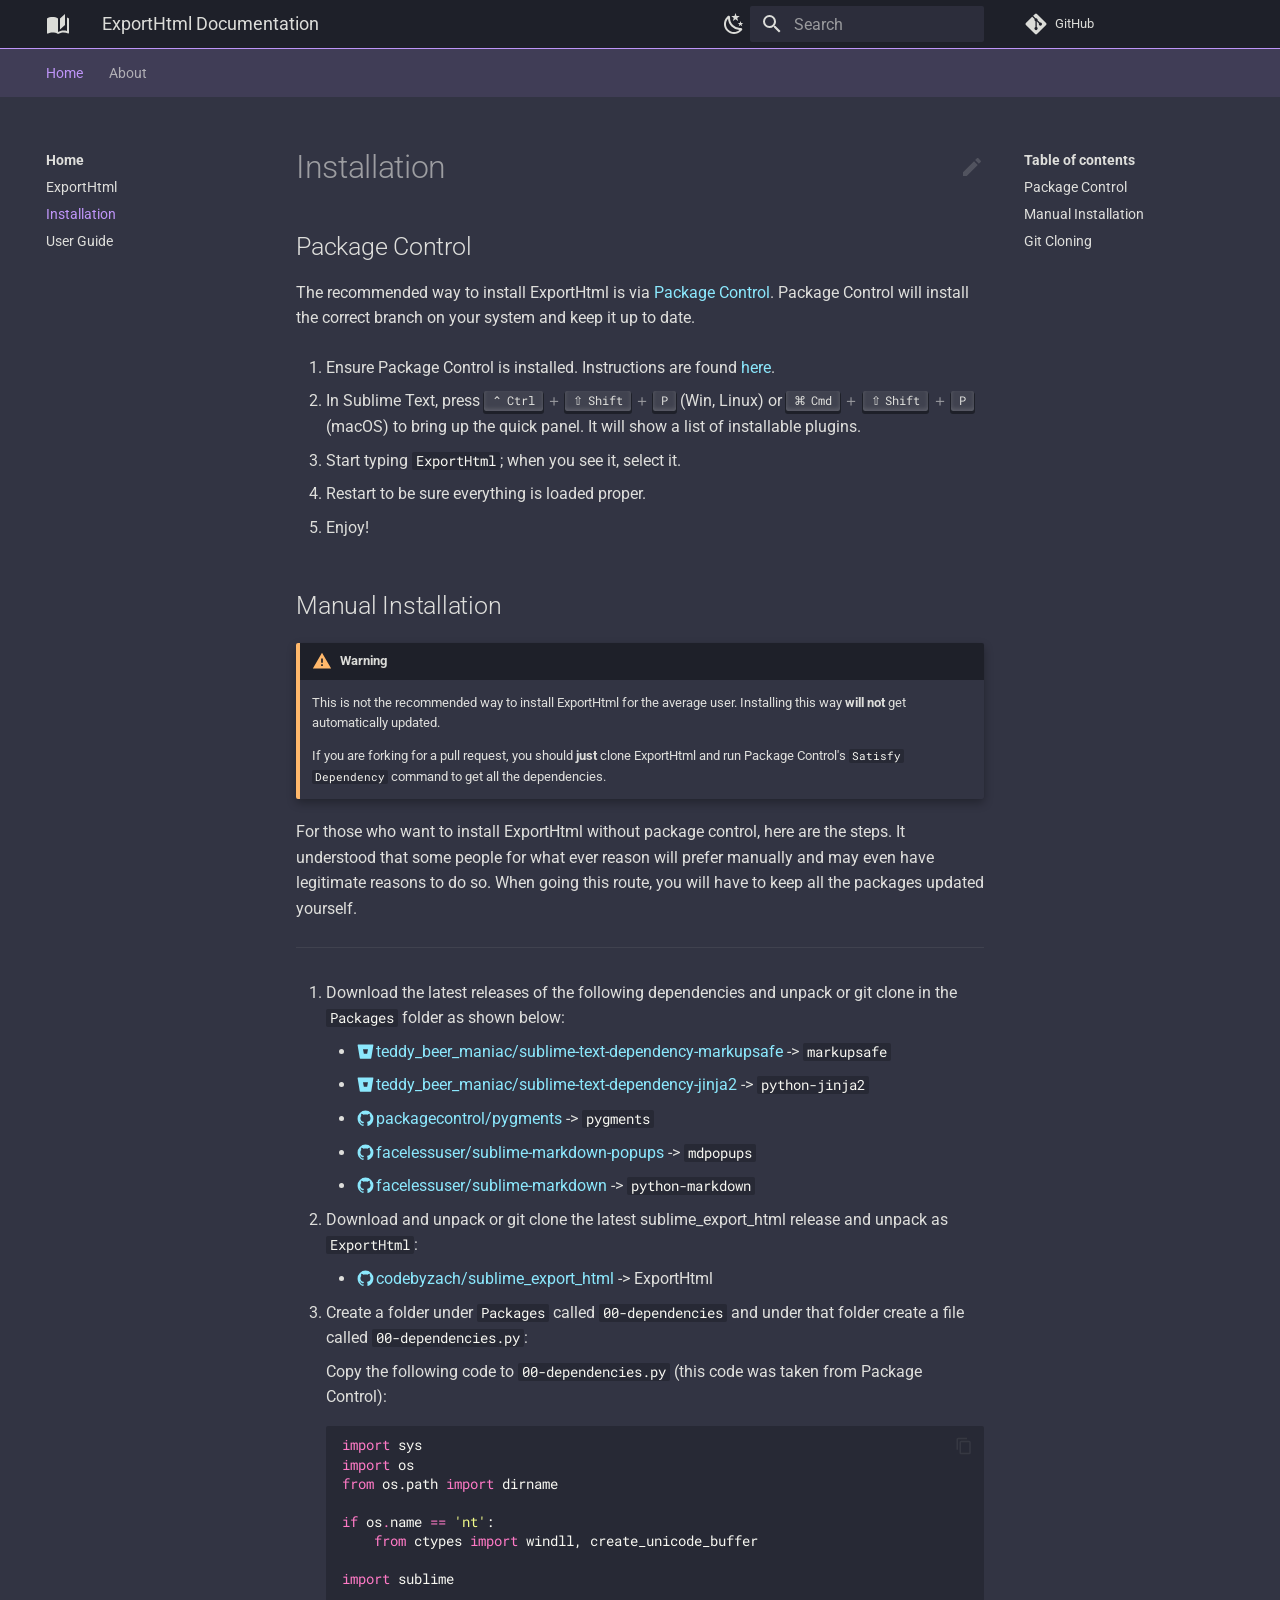
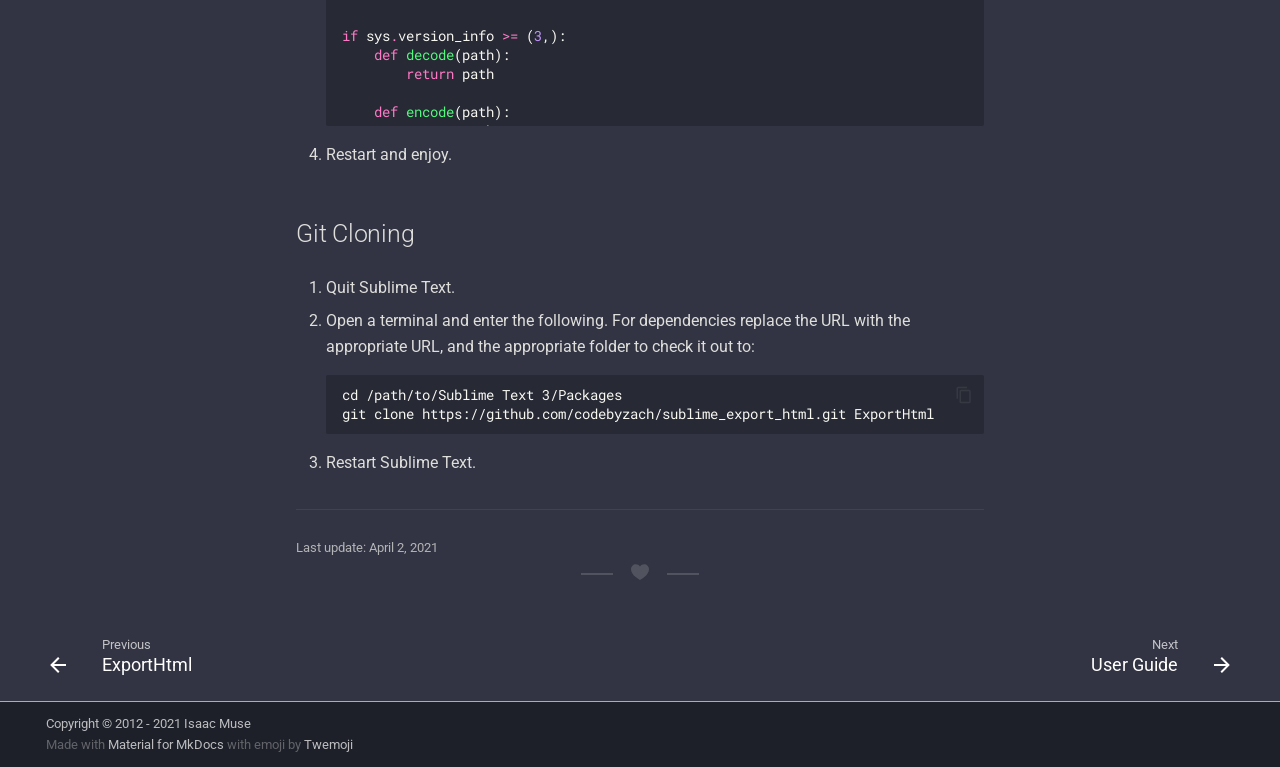
==== installation/index.html @ a7de38d4 "Deployed fa5e5de with MkDocs version: 1.1.2" ====
<!doctype html><html lang=en class=no-js> <head><meta charset=utf-8><meta name=viewport content="width=device-width,initial-scale=1"><meta name=description content="Sublime Text plugin that exports code to HTML or BBCODE for copying, printing, or saving."><link href=https://codebyzach.github.io/sublime_export_html/installation/ rel=canonical><link rel=icon href=../assets/images/favicon.png><meta name=generator content="mkdocs-1.1.2, mkdocs-material-7.1.0"><title>Installation - ExportHtml Documentation</title><link rel=stylesheet href=../assets/stylesheets/main.33e2939f.min.css><link rel=stylesheet href=../assets/stylesheets/palette.ef6f36e2.min.css><meta name=theme-color content=#7e56c2><script src=../assets/pymdownx-extras/material-extra-theme-7c147bb7.js type=text/javascript></script><link rel=preconnect href=https://fonts.gstatic.com crossorigin><link rel=stylesheet href="https://fonts.googleapis.com/css?family=Roboto:300,400,400i,700%7CRoboto+Mono&display=fallback"><style>:root{--md-text-font-family:"Roboto";--md-code-font-family:"Roboto Mono"}</style><link rel=stylesheet href=../assets/pymdownx-extras/extra-25cd689912.css></head> <body dir=ltr data-md-color-scheme=dracula data-md-color-primary=deep-purple data-md-color-accent=deep-purple> <script>function __prefix(e){return new URL("..",location).pathname+"."+e}function __get(e,t=localStorage){return JSON.parse(t.getItem(__prefix(e)))}</script> <input class=md-toggle data-md-toggle=drawer type=checkbox id=__drawer autocomplete=off> <input class=md-toggle data-md-toggle=search type=checkbox id=__search autocomplete=off> <label class=md-overlay for=__drawer></label> <div data-md-component=skip> <a href=#installation class=md-skip> Skip to content </a> </div> <div data-md-component=announce> </div> <header class=md-header data-md-component=header> <nav class="md-header__inner md-grid" aria-label=Header> <a href=https://codebyzach.github.io/sublime_export_html title="ExportHtml Documentation" class="md-header__button md-logo" aria-label="ExportHtml Documentation"> <svg xmlns=http://www.w3.org/2000/svg viewbox="0 0 24 24"><path d="m19 2-5 4.5v11l5-4.5V2M6.5 5C4.55 5 2.45 5.4 1 6.5v14.66c0 .25.25.5.5.5.1 0 .15-.07.25-.07 1.35-.65 3.3-1.09 4.75-1.09 1.95 0 4.05.4 5.5 1.5 1.35-.85 3.8-1.5 5.5-1.5 1.65 0 3.35.31 4.75 1.06.1.05.15.03.25.03.25 0 .5-.25.5-.5V6.5c-.6-.45-1.25-.75-2-1V19c-1.1-.35-2.3-.5-3.5-.5-1.7 0-4.15.65-5.5 1.5V6.5C10.55 5.4 8.45 5 6.5 5z"/></svg> </a> <label class="md-header__button md-icon" for=__drawer> <svg xmlns=http://www.w3.org/2000/svg viewbox="0 0 24 24"><path d="M3 6h18v2H3V6m0 5h18v2H3v-2m0 5h18v2H3v-2z"/></svg> </label> <div class=md-header__title data-md-component=header-title> <div class=md-header__ellipsis> <div class=md-header__topic> <span class=md-ellipsis> ExportHtml Documentation </span> </div> <div class=md-header__topic data-md-component=header-topic> <span class=md-ellipsis> Installation </span> </div> </div> </div> <div class=md-header__options> <div class="md-header-nav__scheme md-header-nav__button md-source__icon md-icon"> <a href=javascript:toggleScheme(); title="Light mode" class=light-mode> <svg xmlns=http://www.w3.org/2000/svg viewbox="0 0 24 24"><path d="M12 7a5 5 0 0 1 5 5 5 5 0 0 1-5 5 5 5 0 0 1-5-5 5 5 0 0 1 5-5m0 2a3 3 0 0 0-3 3 3 3 0 0 0 3 3 3 3 0 0 0 3-3 3 3 0 0 0-3-3m0-7 2.39 3.42C13.65 5.15 12.84 5 12 5c-.84 0-1.65.15-2.39.42L12 2M3.34 7l4.16-.35A7.2 7.2 0 0 0 5.94 8.5c-.44.74-.69 1.5-.83 2.29L3.34 7m.02 10 1.76-3.77a7.131 7.131 0 0 0 2.38 4.14L3.36 17M20.65 7l-1.77 3.79a7.023 7.023 0 0 0-2.38-4.15l4.15.36m-.01 10-4.14.36c.59-.51 1.12-1.14 1.54-1.86.42-.73.69-1.5.83-2.29L20.64 17M12 22l-2.41-3.44c.74.27 1.55.44 2.41.44.82 0 1.63-.17 2.37-.44L12 22z"/></svg> </a> <a href=javascript:toggleScheme(); title="Dark mode" class=dark-mode> <svg xmlns=http://www.w3.org/2000/svg viewbox="0 0 24 24"><path d="m17.75 4.09-2.53 1.94.91 3.06-2.63-1.81-2.63 1.81.91-3.06-2.53-1.94L12.44 4l1.06-3 1.06 3 3.19.09m3.5 6.91-1.64 1.25.59 1.98-1.7-1.17-1.7 1.17.59-1.98L15.75 11l2.06-.05L18.5 9l.69 1.95 2.06.05m-2.28 4.95c.83-.08 1.72 1.1 1.19 1.85-.32.45-.66.87-1.08 1.27C15.17 23 8.84 23 4.94 19.07c-3.91-3.9-3.91-10.24 0-14.14.4-.4.82-.76 1.27-1.08.75-.53 1.93.36 1.85 1.19-.27 2.86.69 5.83 2.89 8.02a9.96 9.96 0 0 0 8.02 2.89m-1.64 2.02a12.08 12.08 0 0 1-7.8-3.47c-2.17-2.19-3.33-5-3.49-7.82-2.81 3.14-2.7 7.96.31 10.98 3.02 3.01 7.84 3.12 10.98.31z"/></svg> </a> <a href=javascript:toggleScheme(); title="System preference" class=system-mode> <svg xmlns=http://www.w3.org/2000/svg viewbox="0 0 24 24"><path d="M7.5 2c-1.79 1.15-3 3.18-3 5.5s1.21 4.35 3.03 5.5C4.46 13 2 10.54 2 7.5A5.5 5.5 0 0 1 7.5 2m11.57 1.5 1.43 1.43L4.93 20.5 3.5 19.07 19.07 3.5m-6.18 2.43L11.41 5 9.97 6l.42-1.7L9 3.24l1.75-.12.58-1.65L12 3.1l1.73.03-1.35 1.13.51 1.67m-3.3 3.61-1.16-.73-1.12.78.34-1.32-1.09-.83 1.36-.09.45-1.29.51 1.27 1.36.03-1.05.87.4 1.31M19 13.5a5.5 5.5 0 0 1-5.5 5.5c-1.22 0-2.35-.4-3.26-1.07l7.69-7.69c.67.91 1.07 2.04 1.07 3.26m-4.4 6.58 2.77-1.15-.24 3.35-2.53-2.2m4.33-2.7 1.15-2.77 2.2 2.54-3.35.23m1.15-4.96-1.14-2.78 3.34.24-2.2 2.54M9.63 18.93l2.77 1.15-2.53 2.19-.24-3.34z"/></svg> </a> <a href=javascript:toggleScheme(); title="Unknown scheme" class=unknown-mode> <svg xmlns=http://www.w3.org/2000/svg viewbox="0 0 24 24"><path d="m15.07 11.25-.9.92C13.45 12.89 13 13.5 13 15h-2v-.5c0-1.11.45-2.11 1.17-2.83l1.24-1.26c.37-.36.59-.86.59-1.41a2 2 0 0 0-2-2 2 2 0 0 0-2 2H8a4 4 0 0 1 4-4 4 4 0 0 1 4 4 3.2 3.2 0 0 1-.93 2.25M13 19h-2v-2h2M12 2A10 10 0 0 0 2 12a10 10 0 0 0 10 10 10 10 0 0 0 10-10c0-5.53-4.5-10-10-10z"/></svg> </a> </div> </div> <label class="md-header__button md-icon" for=__search> <svg xmlns=http://www.w3.org/2000/svg viewbox="0 0 24 24"><path d="M9.5 3A6.5 6.5 0 0 1 16 9.5c0 1.61-.59 3.09-1.56 4.23l.27.27h.79l5 5-1.5 1.5-5-5v-.79l-.27-.27A6.516 6.516 0 0 1 9.5 16 6.5 6.5 0 0 1 3 9.5 6.5 6.5 0 0 1 9.5 3m0 2C7 5 5 7 5 9.5S7 14 9.5 14 14 12 14 9.5 12 5 9.5 5z"/></svg> </label> <div class=md-search data-md-component=search role=dialog> <label class=md-search__overlay for=__search></label> <div class=md-search__inner role=search> <form class=md-search__form name=search> <input type=text class=md-search__input name=query aria-label=Search placeholder=Search autocapitalize=off autocorrect=off autocomplete=off spellcheck=false data-md-component=search-query data-md-state=active required> <label class="md-search__icon md-icon" for=__search> <svg xmlns=http://www.w3.org/2000/svg viewbox="0 0 24 24"><path d="M9.5 3A6.5 6.5 0 0 1 16 9.5c0 1.61-.59 3.09-1.56 4.23l.27.27h.79l5 5-1.5 1.5-5-5v-.79l-.27-.27A6.516 6.516 0 0 1 9.5 16 6.5 6.5 0 0 1 3 9.5 6.5 6.5 0 0 1 9.5 3m0 2C7 5 5 7 5 9.5S7 14 9.5 14 14 12 14 9.5 12 5 9.5 5z"/></svg> <svg xmlns=http://www.w3.org/2000/svg viewbox="0 0 24 24"><path d="M20 11v2H8l5.5 5.5-1.42 1.42L4.16 12l7.92-7.92L13.5 5.5 8 11h12z"/></svg> </label> <button type=reset class="md-search__icon md-icon" aria-label=Clear tabindex=-1> <svg xmlns=http://www.w3.org/2000/svg viewbox="0 0 24 24"><path d="M19 6.41 17.59 5 12 10.59 6.41 5 5 6.41 10.59 12 5 17.59 6.41 19 12 13.41 17.59 19 19 17.59 13.41 12 19 6.41z"/></svg> </button> </form> <div class=md-search__output> <div class=md-search__scrollwrap data-md-scrollfix> <div class=md-search-result data-md-component=search-result> <div class=md-search-result__meta> Initializing search </div> <ol class=md-search-result__list></ol> </div> </div> </div> </div> </div> <div class=md-header__source> <a href=https://github.com/codebyzach/sublime_export_html/ title="Go to repository" class=md-source data-md-component=source> <div class="md-source__icon md-icon"> <svg xmlns=http://www.w3.org/2000/svg viewbox="0 0 448 512"><path d="M439.55 236.05 244 40.45a28.87 28.87 0 0 0-40.81 0l-40.66 40.63 51.52 51.52c27.06-9.14 52.68 16.77 43.39 43.68l49.66 49.66c34.23-11.8 61.18 31 35.47 56.69-26.49 26.49-70.21-2.87-56-37.34L240.22 199v121.85c25.3 12.54 22.26 41.85 9.08 55a34.34 34.34 0 0 1-48.55 0c-17.57-17.6-11.07-46.91 11.25-56v-123c-20.8-8.51-24.6-30.74-18.64-45L142.57 101 8.45 235.14a28.86 28.86 0 0 0 0 40.81l195.61 195.6a28.86 28.86 0 0 0 40.8 0l194.69-194.69a28.86 28.86 0 0 0 0-40.81z"/></svg> </div> <div class=md-source__repository> GitHub </div> </a> </div> </nav> </header> <div class=md-container data-md-component=container> <nav class=md-tabs aria-label=Tabs data-md-component=tabs> <div class="md-tabs__inner md-grid"> <ul class=md-tabs__list> <li class=md-tabs__item> <a href=.. class="md-tabs__link md-tabs__link--active"> Home </a> </li> <li class=md-tabs__item> <a href=../about/contributing/ class=md-tabs__link> About </a> </li> </ul> </div> </nav> <main class=md-main data-md-component=main> <div class="md-main__inner md-grid"> <div class="md-sidebar md-sidebar--primary" data-md-component=sidebar data-md-type=navigation> <div class=md-sidebar__scrollwrap> <div class=md-sidebar__inner> <nav class="md-nav md-nav--primary md-nav--lifted" aria-label=Navigation data-md-level=0> <label class=md-nav__title for=__drawer> <a href=.. title="ExportHtml Documentation" class="md-nav__button md-logo" aria-label="ExportHtml Documentation" data-md-component=logo> <svg xmlns=http://www.w3.org/2000/svg viewbox="0 0 24 24"><path d="m19 2-5 4.5v11l5-4.5V2M6.5 5C4.55 5 2.45 5.4 1 6.5v14.66c0 .25.25.5.5.5.1 0 .15-.07.25-.07 1.35-.65 3.3-1.09 4.75-1.09 1.95 0 4.05.4 5.5 1.5 1.35-.85 3.8-1.5 5.5-1.5 1.65 0 3.35.31 4.75 1.06.1.05.15.03.25.03.25 0 .5-.25.5-.5V6.5c-.6-.45-1.25-.75-2-1V19c-1.1-.35-2.3-.5-3.5-.5-1.7 0-4.15.65-5.5 1.5V6.5C10.55 5.4 8.45 5 6.5 5z"/></svg> </a> ExportHtml Documentation </label> <div class=md-nav__source> <a href=https://github.com/codebyzach/sublime_export_html/ title="Go to repository" class=md-source data-md-component=source> <div class="md-source__icon md-icon"> <svg xmlns=http://www.w3.org/2000/svg viewbox="0 0 448 512"><path d="M439.55 236.05 244 40.45a28.87 28.87 0 0 0-40.81 0l-40.66 40.63 51.52 51.52c27.06-9.14 52.68 16.77 43.39 43.68l49.66 49.66c34.23-11.8 61.18 31 35.47 56.69-26.49 26.49-70.21-2.87-56-37.34L240.22 199v121.85c25.3 12.54 22.26 41.85 9.08 55a34.34 34.34 0 0 1-48.55 0c-17.57-17.6-11.07-46.91 11.25-56v-123c-20.8-8.51-24.6-30.74-18.64-45L142.57 101 8.45 235.14a28.86 28.86 0 0 0 0 40.81l195.61 195.6a28.86 28.86 0 0 0 40.8 0l194.69-194.69a28.86 28.86 0 0 0 0-40.81z"/></svg> </div> <div class=md-source__repository> GitHub </div> </a> </div> <ul class=md-nav__list data-md-scrollfix> <li class="md-nav__item md-nav__item--active md-nav__item--nested"> <input class="md-nav__toggle md-toggle" data-md-toggle=__nav_1 type=checkbox id=__nav_1 checked> <label class=md-nav__link for=__nav_1> Home <span class="md-nav__icon md-icon"></span> </label> <nav class=md-nav aria-label=Home data-md-level=1> <label class=md-nav__title for=__nav_1> <span class="md-nav__icon md-icon"></span> Home </label> <ul class=md-nav__list data-md-scrollfix> <li class=md-nav__item> <a href=.. class=md-nav__link> ExportHtml </a> </li> <li class="md-nav__item md-nav__item--active"> <input class="md-nav__toggle md-toggle" data-md-toggle=toc type=checkbox id=__toc> <label class="md-nav__link md-nav__link--active" for=__toc> Installation <span class="md-nav__icon md-icon"></span> </label> <a href=./ class="md-nav__link md-nav__link--active"> Installation </a> <nav class="md-nav md-nav--secondary" aria-label="Table of contents"> <label class=md-nav__title for=__toc> <span class="md-nav__icon md-icon"></span> Table of contents </label> <ul class=md-nav__list data-md-component=toc data-md-scrollfix> <li class=md-nav__item> <a href=#package-control class=md-nav__link> Package Control </a> </li> <li class=md-nav__item> <a href=#manual-installation class=md-nav__link> Manual Installation </a> </li> <li class=md-nav__item> <a href=#git-cloning class=md-nav__link> Git Cloning </a> </li> </ul> </nav> </li> <li class=md-nav__item> <a href=../usage/ class=md-nav__link> User Guide </a> </li> </ul> </nav> </li> <li class="md-nav__item md-nav__item--nested"> <input class="md-nav__toggle md-toggle" data-md-toggle=__nav_2 type=checkbox id=__nav_2> <label class=md-nav__link for=__nav_2> About <span class="md-nav__icon md-icon"></span> </label> <nav class=md-nav aria-label=About data-md-level=1> <label class=md-nav__title for=__nav_2> <span class="md-nav__icon md-icon"></span> About </label> <ul class=md-nav__list data-md-scrollfix> <li class=md-nav__item> <a href=../about/contributing/ class=md-nav__link> Contributing &amp; Support </a> </li> <li class=md-nav__item> <a href=../about/license/ class=md-nav__link> License </a> </li> </ul> </nav> </li> </ul> </nav> </div> </div> </div> <div class="md-sidebar md-sidebar--secondary" data-md-component=sidebar data-md-type=toc> <div class=md-sidebar__scrollwrap> <div class=md-sidebar__inner> <nav class="md-nav md-nav--secondary" aria-label="Table of contents"> <label class=md-nav__title for=__toc> <span class="md-nav__icon md-icon"></span> Table of contents </label> <ul class=md-nav__list data-md-component=toc data-md-scrollfix> <li class=md-nav__item> <a href=#package-control class=md-nav__link> Package Control </a> </li> <li class=md-nav__item> <a href=#manual-installation class=md-nav__link> Manual Installation </a> </li> <li class=md-nav__item> <a href=#git-cloning class=md-nav__link> Git Cloning </a> </li> </ul> </nav> </div> </div> </div> <div class=md-content data-md-component=content> <article class="md-content__inner md-typeset"> <a href=https://github.com/codebyzach/sublime_export_html/tree/master/docs/src/markdown/installation.md title="Edit this page" class="md-content__button md-icon"> <svg xmlns=http://www.w3.org/2000/svg viewbox="0 0 24 24"><path d="M20.71 7.04c.39-.39.39-1.04 0-1.41l-2.34-2.34c-.37-.39-1.02-.39-1.41 0l-1.84 1.83 3.75 3.75M3 17.25V21h3.75L17.81 9.93l-3.75-3.75L3 17.25z"/></svg> </a> <h1 id=installation>Installation<a class=headerlink href=#installation title="Permanent link"></a></h1> <h2 id=package-control>Package Control<a class=headerlink href=#package-control title="Permanent link"></a></h2> <p>The recommended way to install ExportHtml is via <a href=https://packagecontrol.io/ >Package Control</a>. Package Control will install the correct branch on your system and keep it up to date.</p> <ol> <li> <p>Ensure Package Control is installed. Instructions are found <a href=https://packagecontrol.io/installation>here</a>.</p> </li> <li> <p>In Sublime Text, press <span class=keys><kbd class=key-control>Ctrl</kbd><span>＋</span><kbd class=key-shift>Shift</kbd><span>＋</span><kbd class=key-p>P</kbd></span> (Win, Linux) or <span class=keys><kbd class=key-command>Cmd</kbd><span>＋</span><kbd class=key-shift>Shift</kbd><span>＋</span><kbd class=key-p>P</kbd></span> (macOS) to bring up the quick panel. It will show a list of installable plugins.</p> </li> <li> <p>Start typing <code>ExportHtml</code>; when you see it, select it.</p> </li> <li> <p>Restart to be sure everything is loaded proper.</p> </li> <li> <p>Enjoy!</p> </li> </ol> <h2 id=manual-installation>Manual Installation<a class=headerlink href=#manual-installation title="Permanent link"></a></h2> <div class="admonition warning"> <p class=admonition-title>Warning</p> <p>This is not the recommended way to install ExportHtml for the average user. Installing this way <strong>will not</strong> get automatically updated.</p> <p>If you are forking for a pull request, you should <strong>just</strong> clone ExportHtml and run Package Control's <code>Satisfy Dependency</code> command to get all the dependencies.</p> </div> <p>For those who want to install ExportHtml without package control, here are the steps. It understood that some people for what ever reason will prefer manually and may even have legitimate reasons to do so. When going this route, you will have to keep all the packages updated yourself.</p> <hr> <ol> <li> <p>Download the latest releases of the following dependencies and unpack or git clone in the <code>Packages</code> folder as shown below:</p> <ul> <li><a class="magiclink magiclink-bitbucket magiclink-repository" href=https://bitbucket.org/teddy_beer_maniac/sublime-text-dependency-markupsafe title="Bitbucket Repository: teddy_beer_maniac/sublime-text-dependency-markupsafe">teddy_beer_maniac/sublime-text-dependency-markupsafe</a> -&gt; <code>markupsafe</code></li> <li><a class="magiclink magiclink-bitbucket magiclink-repository" href=https://bitbucket.org/teddy_beer_maniac/sublime-text-dependency-jinja2 title="Bitbucket Repository: teddy_beer_maniac/sublime-text-dependency-jinja2">teddy_beer_maniac/sublime-text-dependency-jinja2</a> -&gt; <code>python-jinja2</code></li> <li><a class="magiclink magiclink-github magiclink-repository" href=https://github.com/packagecontrol/pygments title="GitHub Repository: packagecontrol/pygments">packagecontrol/pygments</a> -&gt; <code>pygments</code></li> <li><a class="magiclink magiclink-github magiclink-repository" href=https://github.com/facelessuser/sublime-markdown-popups title="GitHub Repository: facelessuser/sublime-markdown-popups">facelessuser/sublime-markdown-popups</a> -&gt; <code>mdpopups</code></li> <li><a class="magiclink magiclink-github magiclink-repository" href=https://github.com/facelessuser/sublime-markdown title="GitHub Repository: facelessuser/sublime-markdown">facelessuser/sublime-markdown</a> -&gt; <code>python-markdown</code></li> </ul> </li> <li> <p>Download and unpack or git clone the latest sublime_export_html release and unpack as <code>ExportHtml</code>:</p> <ul> <li><a class="magiclink magiclink-github magiclink-repository" href=https://github.com/codebyzach/sublime_export_html title="GitHub Repository: codebyzach/sublime_export_html">codebyzach/sublime_export_html</a> -&gt; ExportHtml</li> </ul> </li> <li> <p>Create a folder under <code>Packages</code> called <code>00-dependencies</code> and under that folder create a file called <code>00-dependencies.py</code>:</p> <p>Copy the following code to <code>00-dependencies.py</code> (this code was taken from Package Control):</p> <div class="md-max-height highlight"><pre><span></span><code><span class=kn>import</span> <span class=nn>sys</span>
<span class=kn>import</span> <span class=nn>os</span>
<span class=kn>from</span> <span class=nn>os.path</span> <span class=kn>import</span> <span class=n>dirname</span>

<span class=k>if</span> <span class=n>os</span><span class=o>.</span><span class=n>name</span> <span class=o>==</span> <span class=s1>&#39;nt&#39;</span><span class=p>:</span>
    <span class=kn>from</span> <span class=nn>ctypes</span> <span class=kn>import</span> <span class=n>windll</span><span class=p>,</span> <span class=n>create_unicode_buffer</span>

<span class=kn>import</span> <span class=nn>sublime</span>


<span class=k>if</span> <span class=n>sys</span><span class=o>.</span><span class=n>version_info</span> <span class=o>&gt;=</span> <span class=p>(</span><span class=mi>3</span><span class=p>,):</span>
    <span class=k>def</span> <span class=nf>decode</span><span class=p>(</span><span class=n>path</span><span class=p>):</span>
        <span class=k>return</span> <span class=n>path</span>

    <span class=k>def</span> <span class=nf>encode</span><span class=p>(</span><span class=n>path</span><span class=p>):</span>
        <span class=k>return</span> <span class=n>path</span>

    <span class=k>if</span> <span class=n>os</span><span class=o>.</span><span class=n>path</span><span class=o>.</span><span class=n>basename</span><span class=p>(</span><span class=vm>__file__</span><span class=p>)</span> <span class=o>==</span> <span class=s1>&#39;sys_path.py&#39;</span><span class=p>:</span>
        <span class=n>pc_package_path</span> <span class=o>=</span> <span class=n>dirname</span><span class=p>(</span><span class=n>dirname</span><span class=p>(</span><span class=vm>__file__</span><span class=p>))</span>
    <span class=c1># When loaded as a .sublime-package file, the filename ends up being</span>
    <span class=c1># Package Control.sublime-package/Package Control.package_control.sys_path</span>
    <span class=k>else</span><span class=p>:</span>
        <span class=n>pc_package_path</span> <span class=o>=</span> <span class=n>dirname</span><span class=p>(</span><span class=vm>__file__</span><span class=p>)</span>
    <span class=n>st_version</span> <span class=o>=</span> <span class=sa>u</span><span class=s1>&#39;3&#39;</span>

<span class=k>else</span><span class=p>:</span>
    <span class=k>def</span> <span class=nf>decode</span><span class=p>(</span><span class=n>path</span><span class=p>):</span>
        <span class=k>if</span> <span class=ow>not</span> <span class=nb>isinstance</span><span class=p>(</span><span class=n>path</span><span class=p>,</span> <span class=n>unicode</span><span class=p>):</span>
            <span class=n>path</span> <span class=o>=</span> <span class=n>path</span><span class=o>.</span><span class=n>decode</span><span class=p>(</span><span class=n>sys</span><span class=o>.</span><span class=n>getfilesystemencoding</span><span class=p>())</span>
        <span class=k>return</span> <span class=n>path</span>

    <span class=k>def</span> <span class=nf>encode</span><span class=p>(</span><span class=n>path</span><span class=p>):</span>
        <span class=k>if</span> <span class=nb>isinstance</span><span class=p>(</span><span class=n>path</span><span class=p>,</span> <span class=n>unicode</span><span class=p>):</span>
            <span class=n>path</span> <span class=o>=</span> <span class=n>path</span><span class=o>.</span><span class=n>encode</span><span class=p>(</span><span class=n>sys</span><span class=o>.</span><span class=n>getfilesystemencoding</span><span class=p>())</span>
        <span class=k>return</span> <span class=n>path</span>

    <span class=n>pc_package_path</span> <span class=o>=</span> <span class=n>decode</span><span class=p>(</span><span class=n>os</span><span class=o>.</span><span class=n>getcwd</span><span class=p>())</span>
    <span class=n>st_version</span> <span class=o>=</span> <span class=sa>u</span><span class=s1>&#39;2&#39;</span>


<span class=n>st_dir</span> <span class=o>=</span> <span class=n>dirname</span><span class=p>(</span><span class=n>dirname</span><span class=p>(</span><span class=n>pc_package_path</span><span class=p>))</span>


<span class=k>def</span> <span class=nf>add</span><span class=p>(</span><span class=n>path</span><span class=p>,</span> <span class=n>first</span><span class=o>=</span><span class=kc>False</span><span class=p>):</span>
    <span class=sd>&quot;&quot;&quot;</span>
<span class=sd>    Adds an entry to the beginning of sys.path, working around the fact that</span>
<span class=sd>    Python 2.6 can&#39;t import from non-ASCII paths on Windows.</span>

<span class=sd>    :param path:</span>
<span class=sd>        A unicode string of a folder, zip file or sublime-package file to</span>
<span class=sd>        add to the path</span>

<span class=sd>    :param first:</span>
<span class=sd>        If the path should be added at the beginning</span>
<span class=sd>    &quot;&quot;&quot;</span>

    <span class=k>if</span> <span class=n>os</span><span class=o>.</span><span class=n>name</span> <span class=o>==</span> <span class=s1>&#39;nt&#39;</span><span class=p>:</span>
        <span class=c1># Work around unicode path import issue on Windows with Python 2.6</span>
        <span class=n>buf</span> <span class=o>=</span> <span class=n>create_unicode_buffer</span><span class=p>(</span><span class=mi>512</span><span class=p>)</span>
        <span class=k>if</span> <span class=n>windll</span><span class=o>.</span><span class=n>kernel32</span><span class=o>.</span><span class=n>GetShortPathNameW</span><span class=p>(</span><span class=n>path</span><span class=p>,</span> <span class=n>buf</span><span class=p>,</span> <span class=nb>len</span><span class=p>(</span><span class=n>buf</span><span class=p>)):</span>
            <span class=n>path</span> <span class=o>=</span> <span class=n>buf</span><span class=o>.</span><span class=n>value</span>

    <span class=n>enc_path</span> <span class=o>=</span> <span class=n>encode</span><span class=p>(</span><span class=n>path</span><span class=p>)</span>

    <span class=k>if</span> <span class=n>os</span><span class=o>.</span><span class=n>path</span><span class=o>.</span><span class=n>exists</span><span class=p>(</span><span class=n>enc_path</span><span class=p>):</span>
        <span class=k>if</span> <span class=n>first</span><span class=p>:</span>
            <span class=k>try</span><span class=p>:</span>
                <span class=n>sys</span><span class=o>.</span><span class=n>path</span><span class=o>.</span><span class=n>remove</span><span class=p>(</span><span class=n>enc_path</span><span class=p>)</span>
            <span class=k>except</span> <span class=p>(</span><span class=ne>ValueError</span><span class=p>):</span>
                <span class=k>pass</span>
            <span class=n>sys</span><span class=o>.</span><span class=n>path</span><span class=o>.</span><span class=n>insert</span><span class=p>(</span><span class=mi>0</span><span class=p>,</span> <span class=n>enc_path</span><span class=p>)</span>
        <span class=k>elif</span> <span class=n>enc_path</span> <span class=ow>not</span> <span class=ow>in</span> <span class=n>sys</span><span class=o>.</span><span class=n>path</span><span class=p>:</span>
            <span class=n>sys</span><span class=o>.</span><span class=n>path</span><span class=o>.</span><span class=n>append</span><span class=p>(</span><span class=n>enc_path</span><span class=p>)</span>


<span class=k>def</span> <span class=nf>remove</span><span class=p>(</span><span class=n>path</span><span class=p>):</span>
    <span class=sd>&quot;&quot;&quot;</span>
<span class=sd>    Removes a path from sys.path if it is present</span>

<span class=sd>    :param path:</span>
<span class=sd>        A unicode string of a folder, zip file or sublime-package file</span>
<span class=sd>    &quot;&quot;&quot;</span>

    <span class=k>try</span><span class=p>:</span>
        <span class=n>sys</span><span class=o>.</span><span class=n>path</span><span class=o>.</span><span class=n>remove</span><span class=p>(</span><span class=n>encode</span><span class=p>(</span><span class=n>path</span><span class=p>))</span>
    <span class=k>except</span> <span class=p>(</span><span class=ne>ValueError</span><span class=p>):</span>
        <span class=k>pass</span>

    <span class=k>if</span> <span class=n>os</span><span class=o>.</span><span class=n>name</span> <span class=o>==</span> <span class=s1>&#39;nt&#39;</span><span class=p>:</span>
        <span class=n>buf</span> <span class=o>=</span> <span class=n>create_unicode_buffer</span><span class=p>(</span><span class=mi>512</span><span class=p>)</span>
        <span class=k>if</span> <span class=n>windll</span><span class=o>.</span><span class=n>kernel32</span><span class=o>.</span><span class=n>GetShortPathNameW</span><span class=p>(</span><span class=n>path</span><span class=p>,</span> <span class=n>buf</span><span class=p>,</span> <span class=nb>len</span><span class=p>(</span><span class=n>buf</span><span class=p>)):</span>
            <span class=n>path</span> <span class=o>=</span> <span class=n>buf</span><span class=o>.</span><span class=n>value</span>
        <span class=k>try</span><span class=p>:</span>
            <span class=n>sys</span><span class=o>.</span><span class=n>path</span><span class=o>.</span><span class=n>remove</span><span class=p>(</span><span class=n>encode</span><span class=p>(</span><span class=n>path</span><span class=p>))</span>
        <span class=k>except</span> <span class=p>(</span><span class=ne>ValueError</span><span class=p>):</span>
            <span class=k>pass</span>


<span class=k>def</span> <span class=nf>generate_dependency_paths</span><span class=p>(</span><span class=n>name</span><span class=p>):</span>
    <span class=sd>&quot;&quot;&quot;</span>
<span class=sd>    Accepts a dependency name and generates a dict containing the three standard</span>
<span class=sd>    import paths that are valid for the current machine.</span>

<span class=sd>    :param name:</span>
<span class=sd>        A unicode string name of the dependency</span>

<span class=sd>    :return:</span>
<span class=sd>        A dict with the following keys:</span>
<span class=sd>         - &#39;ver&#39;</span>
<span class=sd>         - &#39;plat&#39;</span>
<span class=sd>         - &#39;arch&#39;</span>
<span class=sd>    &quot;&quot;&quot;</span>

    <span class=n>packages_dir</span> <span class=o>=</span> <span class=n>os</span><span class=o>.</span><span class=n>path</span><span class=o>.</span><span class=n>join</span><span class=p>(</span><span class=n>st_dir</span><span class=p>,</span> <span class=sa>u</span><span class=s1>&#39;Packages&#39;</span><span class=p>)</span>
    <span class=n>dependency_dir</span> <span class=o>=</span> <span class=n>os</span><span class=o>.</span><span class=n>path</span><span class=o>.</span><span class=n>join</span><span class=p>(</span><span class=n>packages_dir</span><span class=p>,</span> <span class=n>name</span><span class=p>)</span>

    <span class=n>ver</span> <span class=o>=</span> <span class=sa>u</span><span class=s1>&#39;st</span><span class=si>%s</span><span class=s1>&#39;</span> <span class=o>%</span> <span class=n>st_version</span>
    <span class=n>plat</span> <span class=o>=</span> <span class=n>sublime</span><span class=o>.</span><span class=n>platform</span><span class=p>()</span>
    <span class=n>arch</span> <span class=o>=</span> <span class=n>sublime</span><span class=o>.</span><span class=n>arch</span><span class=p>()</span>

    <span class=k>return</span> <span class=p>{</span>
        <span class=s1>&#39;all&#39;</span><span class=p>:</span> <span class=n>os</span><span class=o>.</span><span class=n>path</span><span class=o>.</span><span class=n>join</span><span class=p>(</span><span class=n>dependency_dir</span><span class=p>,</span> <span class=s1>&#39;all&#39;</span><span class=p>),</span>
        <span class=s1>&#39;ver&#39;</span><span class=p>:</span> <span class=n>os</span><span class=o>.</span><span class=n>path</span><span class=o>.</span><span class=n>join</span><span class=p>(</span><span class=n>dependency_dir</span><span class=p>,</span> <span class=n>ver</span><span class=p>),</span>
        <span class=s1>&#39;plat&#39;</span><span class=p>:</span> <span class=n>os</span><span class=o>.</span><span class=n>path</span><span class=o>.</span><span class=n>join</span><span class=p>(</span><span class=n>dependency_dir</span><span class=p>,</span> <span class=sa>u</span><span class=s1>&#39;</span><span class=si>%s</span><span class=s1>_</span><span class=si>%s</span><span class=s1>&#39;</span> <span class=o>%</span> <span class=p>(</span><span class=n>ver</span><span class=p>,</span> <span class=n>plat</span><span class=p>)),</span>
        <span class=s1>&#39;arch&#39;</span><span class=p>:</span> <span class=n>os</span><span class=o>.</span><span class=n>path</span><span class=o>.</span><span class=n>join</span><span class=p>(</span><span class=n>dependency_dir</span><span class=p>,</span> <span class=sa>u</span><span class=s1>&#39;</span><span class=si>%s</span><span class=s1>_</span><span class=si>%s</span><span class=s1>_</span><span class=si>%s</span><span class=s1>&#39;</span> <span class=o>%</span> <span class=p>(</span><span class=n>ver</span><span class=p>,</span> <span class=n>plat</span><span class=p>,</span> <span class=n>arch</span><span class=p>))</span>
    <span class=p>}</span>


<span class=k>def</span> <span class=nf>add_dependency</span><span class=p>(</span><span class=n>name</span><span class=p>,</span> <span class=n>first</span><span class=o>=</span><span class=kc>False</span><span class=p>):</span>
    <span class=sd>&quot;&quot;&quot;</span>
<span class=sd>    Accepts a dependency name and automatically adds the appropriate path</span>
<span class=sd>    to sys.path, if the dependency has a path for the current platform and</span>
<span class=sd>    architecture.</span>

<span class=sd>    :param name:</span>
<span class=sd>        A unicode string name of the dependency</span>

<span class=sd>    :param first:</span>
<span class=sd>        If the path should be added to the beginning of the list</span>
<span class=sd>    &quot;&quot;&quot;</span>

    <span class=n>dep_paths</span> <span class=o>=</span> <span class=n>generate_dependency_paths</span><span class=p>(</span><span class=n>name</span><span class=p>)</span>

    <span class=k>for</span> <span class=n>path</span> <span class=ow>in</span> <span class=n>dep_paths</span><span class=o>.</span><span class=n>values</span><span class=p>():</span>
        <span class=k>if</span> <span class=n>os</span><span class=o>.</span><span class=n>path</span><span class=o>.</span><span class=n>exists</span><span class=p>(</span><span class=n>encode</span><span class=p>(</span><span class=n>path</span><span class=p>)):</span>
            <span class=n>add</span><span class=p>(</span><span class=n>path</span><span class=p>,</span> <span class=n>first</span><span class=o>=</span><span class=n>first</span><span class=p>)</span>


<span class=n>add_dependency</span><span class=p>(</span><span class=s1>&#39;pygments&#39;</span><span class=p>)</span>
<span class=n>add_dependency</span><span class=p>(</span><span class=s1>&#39;markupsafe&#39;</span><span class=p>)</span>
<span class=n>add_dependency</span><span class=p>(</span><span class=s1>&#39;python-markdown&#39;</span><span class=p>)</span>
<span class=n>add_dependency</span><span class=p>(</span><span class=s1>&#39;python-jinja2&#39;</span><span class=p>)</span>
<span class=n>add_dependency</span><span class=p>(</span><span class=s1>&#39;mdpopups&#39;</span><span class=p>)</span>
</code></pre></div> </li> <li> <p>Restart and enjoy.</p> </li> </ol> <h2 id=git-cloning>Git Cloning<a class=headerlink href=#git-cloning title="Permanent link"></a></h2> <ol> <li> <p>Quit Sublime Text.</p> </li> <li> <p>Open a terminal and enter the following. For dependencies replace the URL with the appropriate URL, and the appropriate folder to check it out to:</p> <div class=highlight><pre><span></span><code>cd /path/to/Sublime Text 3/Packages
git clone https://github.com/codebyzach/sublime_export_html.git ExportHtml
</code></pre></div> </li> <li> <p>Restart Sublime Text.</p> </li> </ol> <hr> <div class=md-source-date> <small> Last update: <span class="git-revision-date-localized-plugin git-revision-date-localized-plugin-date">April 2, 2021</span> </small> </div> <footer class=sponsorship> <hr> <a href=https://github.com/sponsors/facelessuser title="Become a sponsor"> <span class="twemoji heart-throb-hover"> <svg xmlns=http://www.w3.org/2000/svg viewbox="0 0 16 16"><path fill-rule=evenodd d="M7.655 14.916 8 14.25l.345.666a.752.752 0 0 1-.69 0zm0 0L8 14.25l.345.666.002-.001.006-.003.018-.01a7.643 7.643 0 0 0 .31-.17 22.08 22.08 0 0 0 3.433-2.414C13.956 10.731 16 8.35 16 5.5 16 2.836 13.914 1 11.75 1 10.203 1 8.847 1.802 8 3.02 7.153 1.802 5.797 1 4.25 1 2.086 1 0 2.836 0 5.5c0 2.85 2.045 5.231 3.885 6.818a22.075 22.075 0 0 0 3.744 2.584l.018.01.006.003h.002z"/></svg> </span> </a> <hr> </footer> </article> </div> </div> </main> <footer class=md-footer> <nav class="md-footer__inner md-grid" aria-label=Footer> <a href=.. class="md-footer__link md-footer__link--prev" rel=prev> <div class="md-footer__button md-icon"> <svg xmlns=http://www.w3.org/2000/svg viewbox="0 0 24 24"><path d="M20 11v2H8l5.5 5.5-1.42 1.42L4.16 12l7.92-7.92L13.5 5.5 8 11h12z"/></svg> </div> <div class=md-footer__title> <div class=md-ellipsis> <span class=md-footer__direction> Previous </span> ExportHtml </div> </div> </a> <a href=../usage/ class="md-footer__link md-footer__link--next" rel=next> <div class=md-footer__title> <div class=md-ellipsis> <span class=md-footer__direction> Next </span> User Guide </div> </div> <div class="md-footer__button md-icon"> <svg xmlns=http://www.w3.org/2000/svg viewbox="0 0 24 24"><path d="M4 11v2h12l-5.5 5.5 1.42 1.42L19.84 12l-7.92-7.92L10.5 5.5 16 11H4z"/></svg> </div> </a> </nav> <div class="md-footer-meta md-typeset"> <div class="md-footer-meta__inner md-grid"> <div class=md-footer-copyright> <div class=md-footer-copyright__highlight> Copyright &copy; 2012 - 2021 <a href=https://github.com/facelessuser target=_blank rel=noopener>Isaac Muse</a> </div> Made with <a href=https://squidfunk.github.io/mkdocs-material/ target=_blank rel=noopener> Material for MkDocs </a> with emoji by <a href=https://github.com/twitter/twemoji target=_blank rel=noopener> Twemoji </a> </div> </div> </div> </footer> </div> <div class=md-dialog data-md-component=dialog> <div class="md-dialog__inner md-typeset"></div> </div> <script id=__config type=application/json>{"base": "..", "features": ["navigation.tabs"], "translations": {"clipboard.copy": "Copy to clipboard", "clipboard.copied": "Copied to clipboard", "search.config.lang": "en", "search.config.pipeline": "trimmer, stopWordFilter", "search.config.separator": "[\\s\\-]+", "search.placeholder": "Search", "search.result.placeholder": "Type to start searching", "search.result.none": "No matching documents", "search.result.one": "1 matching document", "search.result.other": "# matching documents", "search.result.more.one": "1 more on this page", "search.result.more.other": "# more on this page", "search.result.term.missing": "Missing"}, "search": "../assets/javascripts/workers/search.fe42c31b.min.js", "version": null}</script> <script src=../assets/javascripts/bundle.d892486b.min.js></script> <script src=../assets/pymdownx-extras/extra-uml-51b11a9a.js></script> </body> </html>
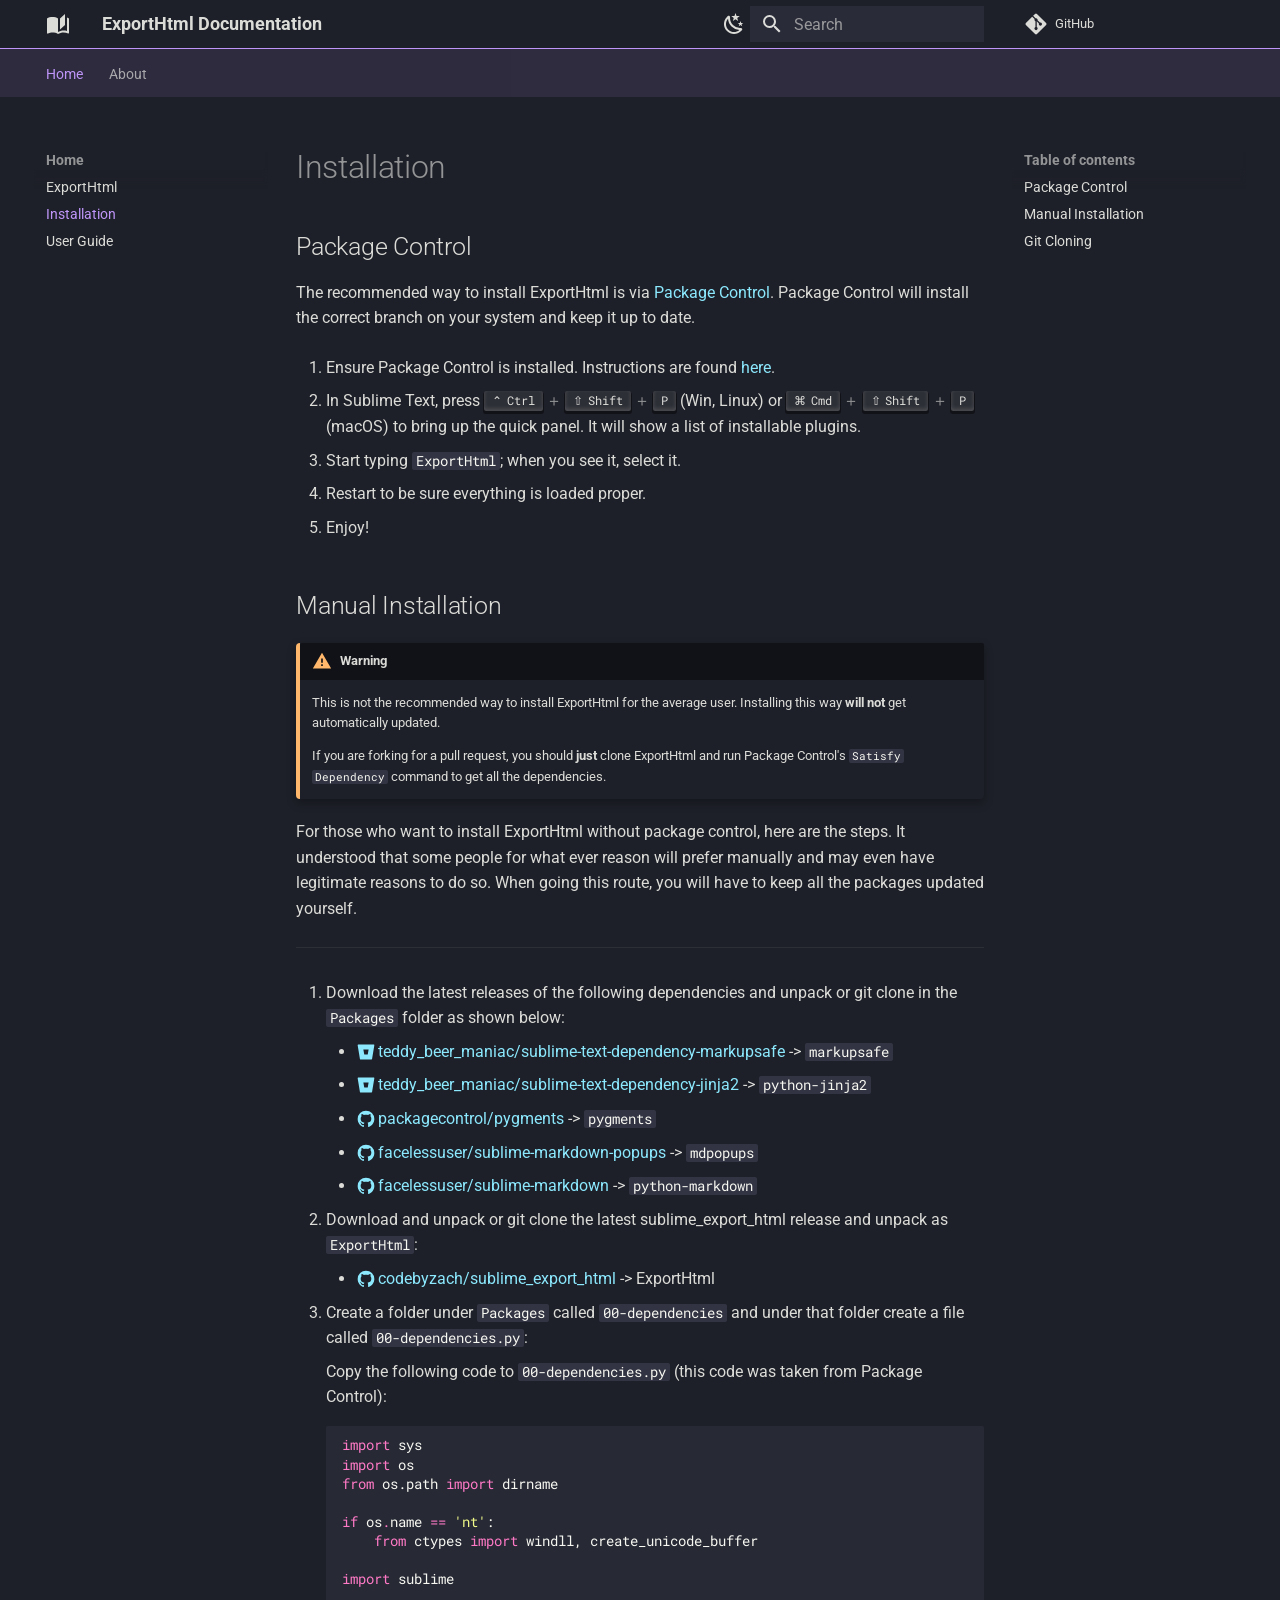
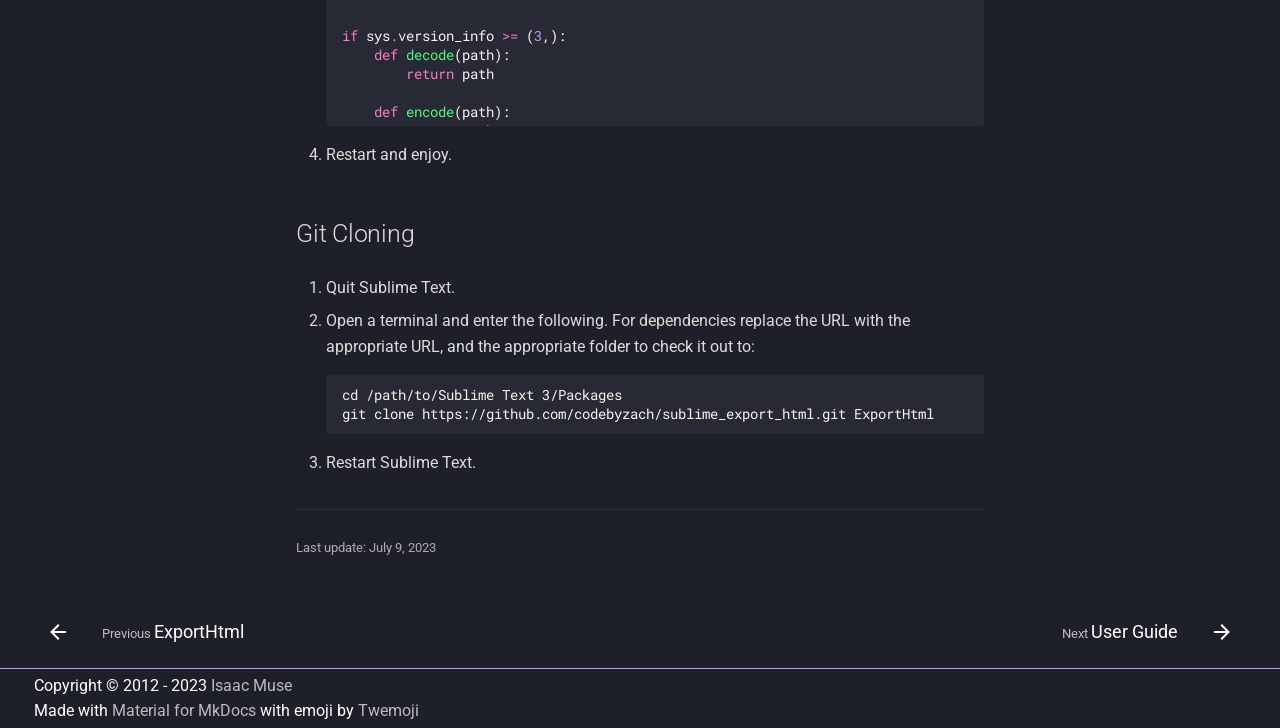
==== commit 42b3077c: "Deployed a1e7e1c with MkDocs version: 1.4.3" ====
--- a/installation/index.html
+++ b/installation/index.html
@@ -1,4 +1,4 @@
-<!doctype html><html lang=en class=no-js> <head><meta charset=utf-8><meta name=viewport content="width=device-width,initial-scale=1"><meta name=description content="Sublime Text plugin that exports code to HTML or BBCODE for copying, printing, or saving."><link href=https://codebyzach.github.io/sublime_export_html/installation/ rel=canonical><link rel=icon href=../assets/images/favicon.png><meta name=generator content="mkdocs-1.1.2, mkdocs-material-7.1.0"><title>Installation - ExportHtml Documentation</title><link rel=stylesheet href=../assets/stylesheets/main.33e2939f.min.css><link rel=stylesheet href=../assets/stylesheets/palette.ef6f36e2.min.css><meta name=theme-color content=#7e56c2><script src=../assets/pymdownx-extras/material-extra-theme-7c147bb7.js type=text/javascript></script><link rel=preconnect href=https://fonts.gstatic.com crossorigin><link rel=stylesheet href="https://fonts.googleapis.com/css?family=Roboto:300,400,400i,700%7CRoboto+Mono&display=fallback"><style>:root{--md-text-font-family:"Roboto";--md-code-font-family:"Roboto Mono"}</style><link rel=stylesheet href=../assets/pymdownx-extras/extra-25cd689912.css></head> <body dir=ltr data-md-color-scheme=dracula data-md-color-primary=deep-purple data-md-color-accent=deep-purple> <script>function __prefix(e){return new URL("..",location).pathname+"."+e}function __get(e,t=localStorage){return JSON.parse(t.getItem(__prefix(e)))}</script> <input class=md-toggle data-md-toggle=drawer type=checkbox id=__drawer autocomplete=off> <input class=md-toggle data-md-toggle=search type=checkbox id=__search autocomplete=off> <label class=md-overlay for=__drawer></label> <div data-md-component=skip> <a href=#installation class=md-skip> Skip to content </a> </div> <div data-md-component=announce> </div> <header class=md-header data-md-component=header> <nav class="md-header__inner md-grid" aria-label=Header> <a href=https://codebyzach.github.io/sublime_export_html title="ExportHtml Documentation" class="md-header__button md-logo" aria-label="ExportHtml Documentation"> <svg xmlns=http://www.w3.org/2000/svg viewbox="0 0 24 24"><path d="m19 2-5 4.5v11l5-4.5V2M6.5 5C4.55 5 2.45 5.4 1 6.5v14.66c0 .25.25.5.5.5.1 0 .15-.07.25-.07 1.35-.65 3.3-1.09 4.75-1.09 1.95 0 4.05.4 5.5 1.5 1.35-.85 3.8-1.5 5.5-1.5 1.65 0 3.35.31 4.75 1.06.1.05.15.03.25.03.25 0 .5-.25.5-.5V6.5c-.6-.45-1.25-.75-2-1V19c-1.1-.35-2.3-.5-3.5-.5-1.7 0-4.15.65-5.5 1.5V6.5C10.55 5.4 8.45 5 6.5 5z"/></svg> </a> <label class="md-header__button md-icon" for=__drawer> <svg xmlns=http://www.w3.org/2000/svg viewbox="0 0 24 24"><path d="M3 6h18v2H3V6m0 5h18v2H3v-2m0 5h18v2H3v-2z"/></svg> </label> <div class=md-header__title data-md-component=header-title> <div class=md-header__ellipsis> <div class=md-header__topic> <span class=md-ellipsis> ExportHtml Documentation </span> </div> <div class=md-header__topic data-md-component=header-topic> <span class=md-ellipsis> Installation </span> </div> </div> </div> <div class=md-header__options> <div class="md-header-nav__scheme md-header-nav__button md-source__icon md-icon"> <a href=javascript:toggleScheme(); title="Light mode" class=light-mode> <svg xmlns=http://www.w3.org/2000/svg viewbox="0 0 24 24"><path d="M12 7a5 5 0 0 1 5 5 5 5 0 0 1-5 5 5 5 0 0 1-5-5 5 5 0 0 1 5-5m0 2a3 3 0 0 0-3 3 3 3 0 0 0 3 3 3 3 0 0 0 3-3 3 3 0 0 0-3-3m0-7 2.39 3.42C13.65 5.15 12.84 5 12 5c-.84 0-1.65.15-2.39.42L12 2M3.34 7l4.16-.35A7.2 7.2 0 0 0 5.94 8.5c-.44.74-.69 1.5-.83 2.29L3.34 7m.02 10 1.76-3.77a7.131 7.131 0 0 0 2.38 4.14L3.36 17M20.65 7l-1.77 3.79a7.023 7.023 0 0 0-2.38-4.15l4.15.36m-.01 10-4.14.36c.59-.51 1.12-1.14 1.54-1.86.42-.73.69-1.5.83-2.29L20.64 17M12 22l-2.41-3.44c.74.27 1.55.44 2.41.44.82 0 1.63-.17 2.37-.44L12 22z"/></svg> </a> <a href=javascript:toggleScheme(); title="Dark mode" class=dark-mode> <svg xmlns=http://www.w3.org/2000/svg viewbox="0 0 24 24"><path d="m17.75 4.09-2.53 1.94.91 3.06-2.63-1.81-2.63 1.81.91-3.06-2.53-1.94L12.44 4l1.06-3 1.06 3 3.19.09m3.5 6.91-1.64 1.25.59 1.98-1.7-1.17-1.7 1.17.59-1.98L15.75 11l2.06-.05L18.5 9l.69 1.95 2.06.05m-2.28 4.95c.83-.08 1.72 1.1 1.19 1.85-.32.45-.66.87-1.08 1.27C15.17 23 8.84 23 4.94 19.07c-3.91-3.9-3.91-10.24 0-14.14.4-.4.82-.76 1.27-1.08.75-.53 1.93.36 1.85 1.19-.27 2.86.69 5.83 2.89 8.02a9.96 9.96 0 0 0 8.02 2.89m-1.64 2.02a12.08 12.08 0 0 1-7.8-3.47c-2.17-2.19-3.33-5-3.49-7.82-2.81 3.14-2.7 7.96.31 10.98 3.02 3.01 7.84 3.12 10.98.31z"/></svg> </a> <a href=javascript:toggleScheme(); title="System preference" class=system-mode> <svg xmlns=http://www.w3.org/2000/svg viewbox="0 0 24 24"><path d="M7.5 2c-1.79 1.15-3 3.18-3 5.5s1.21 4.35 3.03 5.5C4.46 13 2 10.54 2 7.5A5.5 5.5 0 0 1 7.5 2m11.57 1.5 1.43 1.43L4.93 20.5 3.5 19.07 19.07 3.5m-6.18 2.43L11.41 5 9.97 6l.42-1.7L9 3.24l1.75-.12.58-1.65L12 3.1l1.73.03-1.35 1.13.51 1.67m-3.3 3.61-1.16-.73-1.12.78.34-1.32-1.09-.83 1.36-.09.45-1.29.51 1.27 1.36.03-1.05.87.4 1.31M19 13.5a5.5 5.5 0 0 1-5.5 5.5c-1.22 0-2.35-.4-3.26-1.07l7.69-7.69c.67.91 1.07 2.04 1.07 3.26m-4.4 6.58 2.77-1.15-.24 3.35-2.53-2.2m4.33-2.7 1.15-2.77 2.2 2.54-3.35.23m1.15-4.96-1.14-2.78 3.34.24-2.2 2.54M9.63 18.93l2.77 1.15-2.53 2.19-.24-3.34z"/></svg> </a> <a href=javascript:toggleScheme(); title="Unknown scheme" class=unknown-mode> <svg xmlns=http://www.w3.org/2000/svg viewbox="0 0 24 24"><path d="m15.07 11.25-.9.92C13.45 12.89 13 13.5 13 15h-2v-.5c0-1.11.45-2.11 1.17-2.83l1.24-1.26c.37-.36.59-.86.59-1.41a2 2 0 0 0-2-2 2 2 0 0 0-2 2H8a4 4 0 0 1 4-4 4 4 0 0 1 4 4 3.2 3.2 0 0 1-.93 2.25M13 19h-2v-2h2M12 2A10 10 0 0 0 2 12a10 10 0 0 0 10 10 10 10 0 0 0 10-10c0-5.53-4.5-10-10-10z"/></svg> </a> </div> </div> <label class="md-header__button md-icon" for=__search> <svg xmlns=http://www.w3.org/2000/svg viewbox="0 0 24 24"><path d="M9.5 3A6.5 6.5 0 0 1 16 9.5c0 1.61-.59 3.09-1.56 4.23l.27.27h.79l5 5-1.5 1.5-5-5v-.79l-.27-.27A6.516 6.516 0 0 1 9.5 16 6.5 6.5 0 0 1 3 9.5 6.5 6.5 0 0 1 9.5 3m0 2C7 5 5 7 5 9.5S7 14 9.5 14 14 12 14 9.5 12 5 9.5 5z"/></svg> </label> <div class=md-search data-md-component=search role=dialog> <label class=md-search__overlay for=__search></label> <div class=md-search__inner role=search> <form class=md-search__form name=search> <input type=text class=md-search__input name=query aria-label=Search placeholder=Search autocapitalize=off autocorrect=off autocomplete=off spellcheck=false data-md-component=search-query data-md-state=active required> <label class="md-search__icon md-icon" for=__search> <svg xmlns=http://www.w3.org/2000/svg viewbox="0 0 24 24"><path d="M9.5 3A6.5 6.5 0 0 1 16 9.5c0 1.61-.59 3.09-1.56 4.23l.27.27h.79l5 5-1.5 1.5-5-5v-.79l-.27-.27A6.516 6.516 0 0 1 9.5 16 6.5 6.5 0 0 1 3 9.5 6.5 6.5 0 0 1 9.5 3m0 2C7 5 5 7 5 9.5S7 14 9.5 14 14 12 14 9.5 12 5 9.5 5z"/></svg> <svg xmlns=http://www.w3.org/2000/svg viewbox="0 0 24 24"><path d="M20 11v2H8l5.5 5.5-1.42 1.42L4.16 12l7.92-7.92L13.5 5.5 8 11h12z"/></svg> </label> <button type=reset class="md-search__icon md-icon" aria-label=Clear tabindex=-1> <svg xmlns=http://www.w3.org/2000/svg viewbox="0 0 24 24"><path d="M19 6.41 17.59 5 12 10.59 6.41 5 5 6.41 10.59 12 5 17.59 6.41 19 12 13.41 17.59 19 19 17.59 13.41 12 19 6.41z"/></svg> </button> </form> <div class=md-search__output> <div class=md-search__scrollwrap data-md-scrollfix> <div class=md-search-result data-md-component=search-result> <div class=md-search-result__meta> Initializing search </div> <ol class=md-search-result__list></ol> </div> </div> </div> </div> </div> <div class=md-header__source> <a href=https://github.com/codebyzach/sublime_export_html/ title="Go to repository" class=md-source data-md-component=source> <div class="md-source__icon md-icon"> <svg xmlns=http://www.w3.org/2000/svg viewbox="0 0 448 512"><path d="M439.55 236.05 244 40.45a28.87 28.87 0 0 0-40.81 0l-40.66 40.63 51.52 51.52c27.06-9.14 52.68 16.77 43.39 43.68l49.66 49.66c34.23-11.8 61.18 31 35.47 56.69-26.49 26.49-70.21-2.87-56-37.34L240.22 199v121.85c25.3 12.54 22.26 41.85 9.08 55a34.34 34.34 0 0 1-48.55 0c-17.57-17.6-11.07-46.91 11.25-56v-123c-20.8-8.51-24.6-30.74-18.64-45L142.57 101 8.45 235.14a28.86 28.86 0 0 0 0 40.81l195.61 195.6a28.86 28.86 0 0 0 40.8 0l194.69-194.69a28.86 28.86 0 0 0 0-40.81z"/></svg> </div> <div class=md-source__repository> GitHub </div> </a> </div> </nav> </header> <div class=md-container data-md-component=container> <nav class=md-tabs aria-label=Tabs data-md-component=tabs> <div class="md-tabs__inner md-grid"> <ul class=md-tabs__list> <li class=md-tabs__item> <a href=.. class="md-tabs__link md-tabs__link--active"> Home </a> </li> <li class=md-tabs__item> <a href=../about/contributing/ class=md-tabs__link> About </a> </li> </ul> </div> </nav> <main class=md-main data-md-component=main> <div class="md-main__inner md-grid"> <div class="md-sidebar md-sidebar--primary" data-md-component=sidebar data-md-type=navigation> <div class=md-sidebar__scrollwrap> <div class=md-sidebar__inner> <nav class="md-nav md-nav--primary md-nav--lifted" aria-label=Navigation data-md-level=0> <label class=md-nav__title for=__drawer> <a href=.. title="ExportHtml Documentation" class="md-nav__button md-logo" aria-label="ExportHtml Documentation" data-md-component=logo> <svg xmlns=http://www.w3.org/2000/svg viewbox="0 0 24 24"><path d="m19 2-5 4.5v11l5-4.5V2M6.5 5C4.55 5 2.45 5.4 1 6.5v14.66c0 .25.25.5.5.5.1 0 .15-.07.25-.07 1.35-.65 3.3-1.09 4.75-1.09 1.95 0 4.05.4 5.5 1.5 1.35-.85 3.8-1.5 5.5-1.5 1.65 0 3.35.31 4.75 1.06.1.05.15.03.25.03.25 0 .5-.25.5-.5V6.5c-.6-.45-1.25-.75-2-1V19c-1.1-.35-2.3-.5-3.5-.5-1.7 0-4.15.65-5.5 1.5V6.5C10.55 5.4 8.45 5 6.5 5z"/></svg> </a> ExportHtml Documentation </label> <div class=md-nav__source> <a href=https://github.com/codebyzach/sublime_export_html/ title="Go to repository" class=md-source data-md-component=source> <div class="md-source__icon md-icon"> <svg xmlns=http://www.w3.org/2000/svg viewbox="0 0 448 512"><path d="M439.55 236.05 244 40.45a28.87 28.87 0 0 0-40.81 0l-40.66 40.63 51.52 51.52c27.06-9.14 52.68 16.77 43.39 43.68l49.66 49.66c34.23-11.8 61.18 31 35.47 56.69-26.49 26.49-70.21-2.87-56-37.34L240.22 199v121.85c25.3 12.54 22.26 41.85 9.08 55a34.34 34.34 0 0 1-48.55 0c-17.57-17.6-11.07-46.91 11.25-56v-123c-20.8-8.51-24.6-30.74-18.64-45L142.57 101 8.45 235.14a28.86 28.86 0 0 0 0 40.81l195.61 195.6a28.86 28.86 0 0 0 40.8 0l194.69-194.69a28.86 28.86 0 0 0 0-40.81z"/></svg> </div> <div class=md-source__repository> GitHub </div> </a> </div> <ul class=md-nav__list data-md-scrollfix> <li class="md-nav__item md-nav__item--active md-nav__item--nested"> <input class="md-nav__toggle md-toggle" data-md-toggle=__nav_1 type=checkbox id=__nav_1 checked> <label class=md-nav__link for=__nav_1> Home <span class="md-nav__icon md-icon"></span> </label> <nav class=md-nav aria-label=Home data-md-level=1> <label class=md-nav__title for=__nav_1> <span class="md-nav__icon md-icon"></span> Home </label> <ul class=md-nav__list data-md-scrollfix> <li class=md-nav__item> <a href=.. class=md-nav__link> ExportHtml </a> </li> <li class="md-nav__item md-nav__item--active"> <input class="md-nav__toggle md-toggle" data-md-toggle=toc type=checkbox id=__toc> <label class="md-nav__link md-nav__link--active" for=__toc> Installation <span class="md-nav__icon md-icon"></span> </label> <a href=./ class="md-nav__link md-nav__link--active"> Installation </a> <nav class="md-nav md-nav--secondary" aria-label="Table of contents"> <label class=md-nav__title for=__toc> <span class="md-nav__icon md-icon"></span> Table of contents </label> <ul class=md-nav__list data-md-component=toc data-md-scrollfix> <li class=md-nav__item> <a href=#package-control class=md-nav__link> Package Control </a> </li> <li class=md-nav__item> <a href=#manual-installation class=md-nav__link> Manual Installation </a> </li> <li class=md-nav__item> <a href=#git-cloning class=md-nav__link> Git Cloning </a> </li> </ul> </nav> </li> <li class=md-nav__item> <a href=../usage/ class=md-nav__link> User Guide </a> </li> </ul> </nav> </li> <li class="md-nav__item md-nav__item--nested"> <input class="md-nav__toggle md-toggle" data-md-toggle=__nav_2 type=checkbox id=__nav_2> <label class=md-nav__link for=__nav_2> About <span class="md-nav__icon md-icon"></span> </label> <nav class=md-nav aria-label=About data-md-level=1> <label class=md-nav__title for=__nav_2> <span class="md-nav__icon md-icon"></span> About </label> <ul class=md-nav__list data-md-scrollfix> <li class=md-nav__item> <a href=../about/contributing/ class=md-nav__link> Contributing &amp; Support </a> </li> <li class=md-nav__item> <a href=../about/license/ class=md-nav__link> License </a> </li> </ul> </nav> </li> </ul> </nav> </div> </div> </div> <div class="md-sidebar md-sidebar--secondary" data-md-component=sidebar data-md-type=toc> <div class=md-sidebar__scrollwrap> <div class=md-sidebar__inner> <nav class="md-nav md-nav--secondary" aria-label="Table of contents"> <label class=md-nav__title for=__toc> <span class="md-nav__icon md-icon"></span> Table of contents </label> <ul class=md-nav__list data-md-component=toc data-md-scrollfix> <li class=md-nav__item> <a href=#package-control class=md-nav__link> Package Control </a> </li> <li class=md-nav__item> <a href=#manual-installation class=md-nav__link> Manual Installation </a> </li> <li class=md-nav__item> <a href=#git-cloning class=md-nav__link> Git Cloning </a> </li> </ul> </nav> </div> </div> </div> <div class=md-content data-md-component=content> <article class="md-content__inner md-typeset"> <a href=https://github.com/codebyzach/sublime_export_html/tree/master/docs/src/markdown/installation.md title="Edit this page" class="md-content__button md-icon"> <svg xmlns=http://www.w3.org/2000/svg viewbox="0 0 24 24"><path d="M20.71 7.04c.39-.39.39-1.04 0-1.41l-2.34-2.34c-.37-.39-1.02-.39-1.41 0l-1.84 1.83 3.75 3.75M3 17.25V21h3.75L17.81 9.93l-3.75-3.75L3 17.25z"/></svg> </a> <h1 id=installation>Installation<a class=headerlink href=#installation title="Permanent link"></a></h1> <h2 id=package-control>Package Control<a class=headerlink href=#package-control title="Permanent link"></a></h2> <p>The recommended way to install ExportHtml is via <a href=https://packagecontrol.io/ >Package Control</a>. Package Control will install the correct branch on your system and keep it up to date.</p> <ol> <li> <p>Ensure Package Control is installed. Instructions are found <a href=https://packagecontrol.io/installation>here</a>.</p> </li> <li> <p>In Sublime Text, press <span class=keys><kbd class=key-control>Ctrl</kbd><span>＋</span><kbd class=key-shift>Shift</kbd><span>＋</span><kbd class=key-p>P</kbd></span> (Win, Linux) or <span class=keys><kbd class=key-command>Cmd</kbd><span>＋</span><kbd class=key-shift>Shift</kbd><span>＋</span><kbd class=key-p>P</kbd></span> (macOS) to bring up the quick panel. It will show a list of installable plugins.</p> </li> <li> <p>Start typing <code>ExportHtml</code>; when you see it, select it.</p> </li> <li> <p>Restart to be sure everything is loaded proper.</p> </li> <li> <p>Enjoy!</p> </li> </ol> <h2 id=manual-installation>Manual Installation<a class=headerlink href=#manual-installation title="Permanent link"></a></h2> <div class="admonition warning"> <p class=admonition-title>Warning</p> <p>This is not the recommended way to install ExportHtml for the average user. Installing this way <strong>will not</strong> get automatically updated.</p> <p>If you are forking for a pull request, you should <strong>just</strong> clone ExportHtml and run Package Control's <code>Satisfy Dependency</code> command to get all the dependencies.</p> </div> <p>For those who want to install ExportHtml without package control, here are the steps. It understood that some people for what ever reason will prefer manually and may even have legitimate reasons to do so. When going this route, you will have to keep all the packages updated yourself.</p> <hr> <ol> <li> <p>Download the latest releases of the following dependencies and unpack or git clone in the <code>Packages</code> folder as shown below:</p> <ul> <li><a class="magiclink magiclink-bitbucket magiclink-repository" href=https://bitbucket.org/teddy_beer_maniac/sublime-text-dependency-markupsafe title="Bitbucket Repository: teddy_beer_maniac/sublime-text-dependency-markupsafe">teddy_beer_maniac/sublime-text-dependency-markupsafe</a> -&gt; <code>markupsafe</code></li> <li><a class="magiclink magiclink-bitbucket magiclink-repository" href=https://bitbucket.org/teddy_beer_maniac/sublime-text-dependency-jinja2 title="Bitbucket Repository: teddy_beer_maniac/sublime-text-dependency-jinja2">teddy_beer_maniac/sublime-text-dependency-jinja2</a> -&gt; <code>python-jinja2</code></li> <li><a class="magiclink magiclink-github magiclink-repository" href=https://github.com/packagecontrol/pygments title="GitHub Repository: packagecontrol/pygments">packagecontrol/pygments</a> -&gt; <code>pygments</code></li> <li><a class="magiclink magiclink-github magiclink-repository" href=https://github.com/facelessuser/sublime-markdown-popups title="GitHub Repository: facelessuser/sublime-markdown-popups">facelessuser/sublime-markdown-popups</a> -&gt; <code>mdpopups</code></li> <li><a class="magiclink magiclink-github magiclink-repository" href=https://github.com/facelessuser/sublime-markdown title="GitHub Repository: facelessuser/sublime-markdown">facelessuser/sublime-markdown</a> -&gt; <code>python-markdown</code></li> </ul> </li> <li> <p>Download and unpack or git clone the latest sublime_export_html release and unpack as <code>ExportHtml</code>:</p> <ul> <li><a class="magiclink magiclink-github magiclink-repository" href=https://github.com/codebyzach/sublime_export_html title="GitHub Repository: codebyzach/sublime_export_html">codebyzach/sublime_export_html</a> -&gt; ExportHtml</li> </ul> </li> <li> <p>Create a folder under <code>Packages</code> called <code>00-dependencies</code> and under that folder create a file called <code>00-dependencies.py</code>:</p> <p>Copy the following code to <code>00-dependencies.py</code> (this code was taken from Package Control):</p> <div class="md-max-height highlight"><pre><span></span><code><span class=kn>import</span> <span class=nn>sys</span>
+<!doctype html><html lang=en class=no-js> <head><meta charset=utf-8><meta name=viewport content="width=device-width,initial-scale=1"><meta name=description content="Sublime Text plugin that exports code to HTML or BBCODE for copying, printing, or saving."><link href=https://codebyzach.github.io/sublime_export_html/installation/ rel=canonical><link rel=prev href=..><link href=../usage/ rel=next><link rel=icon href=../assets/images/favicon.png><meta name=generator content="mkdocs-1.4.3, mkdocs-material-9.1.18"><title>Installation - ExportHtml Documentation</title><link rel=stylesheet href=../assets/stylesheets/main.26e3688c.min.css><link rel=stylesheet href=../assets/stylesheets/palette.ecc896b0.min.css><script src=../assets/pymdownx-extras/material-extra-theme-8d50d708.js type=text/javascript></script><script src=../assets/pymdownx-extras/material-extra-3rdparty-a81e7739.js type=text/javascript></script><link rel=preconnect href=https://fonts.gstatic.com crossorigin><link rel=stylesheet href="https://fonts.googleapis.com/css?family=Roboto:300,300i,400,400i,700,700i%7CRoboto+Mono:400,400i,700,700i&display=fallback"><style>:root{--md-text-font:"Roboto";--md-code-font:"Roboto Mono"}</style><link rel=stylesheet href=../assets/pymdownx-extras/extra-a2b15a354f.css><script>__md_scope=new URL("..",location),__md_hash=e=>[...e].reduce((e,_)=>(e<<5)-e+_.charCodeAt(0),0),__md_get=(e,_=localStorage,t=__md_scope)=>JSON.parse(_.getItem(t.pathname+"."+e)),__md_set=(e,_,t=localStorage,a=__md_scope)=>{try{t.setItem(a.pathname+"."+e,JSON.stringify(_))}catch(e){}}</script></head> <body dir=ltr data-md-color-scheme=dracula data-md-color-primary=deep-purple data-md-color-accent=deep-purple> <input class=md-toggle data-md-toggle=drawer type=checkbox id=__drawer autocomplete=off> <input class=md-toggle data-md-toggle=search type=checkbox id=__search autocomplete=off> <label class=md-overlay for=__drawer></label> <div data-md-component=skip> <a href=#installation class=md-skip> Skip to content </a> </div> <div data-md-component=announce> </div> <header class=md-header data-md-component=header> <nav class="md-header__inner md-grid" aria-label> <a href=https://codebyzach.github.io/sublime_export_html/ title="ExportHtml Documentation" class="md-header__button md-logo" aria-label="ExportHtml Documentation"> <svg xmlns=http://www.w3.org/2000/svg viewbox="0 0 24 24"><path d="m19 2-5 4.5v11l5-4.5V2M6.5 5C4.55 5 2.45 5.4 1 6.5v14.66c0 .25.25.5.5.5.1 0 .15-.07.25-.07 1.35-.65 3.3-1.09 4.75-1.09 1.95 0 4.05.4 5.5 1.5 1.35-.85 3.8-1.5 5.5-1.5 1.65 0 3.35.31 4.75 1.06.1.05.15.03.25.03.25 0 .5-.25.5-.5V6.5c-.6-.45-1.25-.75-2-1V19c-1.1-.35-2.3-.5-3.5-.5-1.7 0-4.15.65-5.5 1.5V6.5C10.55 5.4 8.45 5 6.5 5Z"/></svg> </a> <label class="md-header__button md-icon" for=__drawer> <svg xmlns=http://www.w3.org/2000/svg viewbox="0 0 24 24"><path d="M3 6h18v2H3V6m0 5h18v2H3v-2m0 5h18v2H3v-2Z"/></svg> </label> <div class=md-header__title data-md-component=header-title> <div class=md-header__ellipsis> <div class=md-header__topic> <span class=md-ellipsis> ExportHtml Documentation </span> </div> <div class=md-header__topic data-md-component=header-topic> <span class=md-ellipsis> Installation </span> </div> </div> </div> <div class=md-header__options> <div class="md-header-nav__scheme md-header-nav__button md-source__icon md-icon"> <a href=javascript:toggleScheme(); title="Light mode" class=light-mode> <svg xmlns=http://www.w3.org/2000/svg viewbox="0 0 24 24"><path d="M12 7a5 5 0 0 1 5 5 5 5 0 0 1-5 5 5 5 0 0 1-5-5 5 5 0 0 1 5-5m0 2a3 3 0 0 0-3 3 3 3 0 0 0 3 3 3 3 0 0 0 3-3 3 3 0 0 0-3-3m0-7 2.39 3.42C13.65 5.15 12.84 5 12 5c-.84 0-1.65.15-2.39.42L12 2M3.34 7l4.16-.35A7.2 7.2 0 0 0 5.94 8.5c-.44.74-.69 1.5-.83 2.29L3.34 7m.02 10 1.76-3.77a7.131 7.131 0 0 0 2.38 4.14L3.36 17M20.65 7l-1.77 3.79a7.023 7.023 0 0 0-2.38-4.15l4.15.36m-.01 10-4.14.36c.59-.51 1.12-1.14 1.54-1.86.42-.73.69-1.5.83-2.29L20.64 17M12 22l-2.41-3.44c.74.27 1.55.44 2.41.44.82 0 1.63-.17 2.37-.44L12 22Z"/></svg> </a> <a href=javascript:toggleScheme(); title="Dark mode" class=dark-mode> <svg xmlns=http://www.w3.org/2000/svg viewbox="0 0 24 24"><path d="m17.75 4.09-2.53 1.94.91 3.06-2.63-1.81-2.63 1.81.91-3.06-2.53-1.94L12.44 4l1.06-3 1.06 3 3.19.09m3.5 6.91-1.64 1.25.59 1.98-1.7-1.17-1.7 1.17.59-1.98L15.75 11l2.06-.05L18.5 9l.69 1.95 2.06.05m-2.28 4.95c.83-.08 1.72 1.1 1.19 1.85-.32.45-.66.87-1.08 1.27C15.17 23 8.84 23 4.94 19.07c-3.91-3.9-3.91-10.24 0-14.14.4-.4.82-.76 1.27-1.08.75-.53 1.93.36 1.85 1.19-.27 2.86.69 5.83 2.89 8.02a9.96 9.96 0 0 0 8.02 2.89m-1.64 2.02a12.08 12.08 0 0 1-7.8-3.47c-2.17-2.19-3.33-5-3.49-7.82-2.81 3.14-2.7 7.96.31 10.98 3.02 3.01 7.84 3.12 10.98.31Z"/></svg> </a> <a href=javascript:toggleScheme(); title="System preference" class=system-mode> <svg xmlns=http://www.w3.org/2000/svg viewbox="0 0 24 24"><path d="M7.5 2c-1.79 1.15-3 3.18-3 5.5s1.21 4.35 3.03 5.5C4.46 13 2 10.54 2 7.5A5.5 5.5 0 0 1 7.5 2m11.57 1.5 1.43 1.43L4.93 20.5 3.5 19.07 19.07 3.5m-6.18 2.43L11.41 5 9.97 6l.42-1.7L9 3.24l1.75-.12.58-1.65L12 3.1l1.73.03-1.35 1.13.51 1.67m-3.3 3.61-1.16-.73-1.12.78.34-1.32-1.09-.83 1.36-.09.45-1.29.51 1.27 1.36.03-1.05.87.4 1.31M19 13.5a5.5 5.5 0 0 1-5.5 5.5c-1.22 0-2.35-.4-3.26-1.07l7.69-7.69c.67.91 1.07 2.04 1.07 3.26m-4.4 6.58 2.77-1.15-.24 3.35-2.53-2.2m4.33-2.7 1.15-2.77 2.2 2.54-3.35.23m1.15-4.96-1.14-2.78 3.34.24-2.2 2.54M9.63 18.93l2.77 1.15-2.53 2.19-.24-3.34Z"/></svg> </a> <a href=javascript:toggleScheme(); title="Unknown scheme" class=unknown-mode> <svg xmlns=http://www.w3.org/2000/svg viewbox="0 0 24 24"><path d="m15.07 11.25-.9.92C13.45 12.89 13 13.5 13 15h-2v-.5c0-1.11.45-2.11 1.17-2.83l1.24-1.26c.37-.36.59-.86.59-1.41a2 2 0 0 0-2-2 2 2 0 0 0-2 2H8a4 4 0 0 1 4-4 4 4 0 0 1 4 4 3.2 3.2 0 0 1-.93 2.25M13 19h-2v-2h2M12 2A10 10 0 0 0 2 12a10 10 0 0 0 10 10 10 10 0 0 0 10-10c0-5.53-4.5-10-10-10Z"/></svg> </a> </div> </div> <label class="md-header__button md-icon" for=__search> <svg xmlns=http://www.w3.org/2000/svg viewbox="0 0 24 24"><path d="M9.5 3A6.5 6.5 0 0 1 16 9.5c0 1.61-.59 3.09-1.56 4.23l.27.27h.79l5 5-1.5 1.5-5-5v-.79l-.27-.27A6.516 6.516 0 0 1 9.5 16 6.5 6.5 0 0 1 3 9.5 6.5 6.5 0 0 1 9.5 3m0 2C7 5 5 7 5 9.5S7 14 9.5 14 14 12 14 9.5 12 5 9.5 5Z"/></svg> </label> <div class=md-search data-md-component=search role=dialog> <label class=md-search__overlay for=__search></label> <div class=md-search__inner role=search> <form class=md-search__form name=search> <input type=text class=md-search__input name=query aria-label=Search placeholder=Search autocapitalize=off autocorrect=off autocomplete=off spellcheck=false data-md-component=search-query required> <label class="md-search__icon md-icon" for=__search> <svg xmlns=http://www.w3.org/2000/svg viewbox="0 0 24 24"><path d="M9.5 3A6.5 6.5 0 0 1 16 9.5c0 1.61-.59 3.09-1.56 4.23l.27.27h.79l5 5-1.5 1.5-5-5v-.79l-.27-.27A6.516 6.516 0 0 1 9.5 16 6.5 6.5 0 0 1 3 9.5 6.5 6.5 0 0 1 9.5 3m0 2C7 5 5 7 5 9.5S7 14 9.5 14 14 12 14 9.5 12 5 9.5 5Z"/></svg> <svg xmlns=http://www.w3.org/2000/svg viewbox="0 0 24 24"><path d="M20 11v2H8l5.5 5.5-1.42 1.42L4.16 12l7.92-7.92L13.5 5.5 8 11h12Z"/></svg> </label> <nav class=md-search__options aria-label=Search> <button type=reset class="md-search__icon md-icon" title=Clear aria-label=Clear tabindex=-1> <svg xmlns=http://www.w3.org/2000/svg viewbox="0 0 24 24"><path d="M19 6.41 17.59 5 12 10.59 6.41 5 5 6.41 10.59 12 5 17.59 6.41 19 12 13.41 17.59 19 19 17.59 13.41 12 19 6.41Z"/></svg> </button> </nav> </form> <div class=md-search__output> <div class=md-search__scrollwrap data-md-scrollfix> <div class=md-search-result data-md-component=search-result> <div class=md-search-result__meta> Initializing search </div> <ol class=md-search-result__list role=presentation></ol> </div> </div> </div> </div> </div> <div class=md-header__source> <a href=https://github.com/codebyzach/sublime_export_html title="Go to repository" class=md-source data-md-component=source> <div class="md-source__icon md-icon"> <svg xmlns=http://www.w3.org/2000/svg viewbox="0 0 448 512"><!-- Font Awesome Free 6.4.0 by @fontawesome - https://fontawesome.com License - https://fontawesome.com/license/free (Icons: CC BY 4.0, Fonts: SIL OFL 1.1, Code: MIT License) Copyright 2023 Fonticons, Inc.--><path d="M439.55 236.05 244 40.45a28.87 28.87 0 0 0-40.81 0l-40.66 40.63 51.52 51.52c27.06-9.14 52.68 16.77 43.39 43.68l49.66 49.66c34.23-11.8 61.18 31 35.47 56.69-26.49 26.49-70.21-2.87-56-37.34L240.22 199v121.85c25.3 12.54 22.26 41.85 9.08 55a34.34 34.34 0 0 1-48.55 0c-17.57-17.6-11.07-46.91 11.25-56v-123c-20.8-8.51-24.6-30.74-18.64-45L142.57 101 8.45 235.14a28.86 28.86 0 0 0 0 40.81l195.61 195.6a28.86 28.86 0 0 0 40.8 0l194.69-194.69a28.86 28.86 0 0 0 0-40.81z"/></svg> </div> <div class=md-source__repository> GitHub </div> </a> </div> </nav> </header> <div class=md-container data-md-component=container> <nav class=md-tabs aria-label=Tabs data-md-component=tabs> <div class=md-grid> <ul class=md-tabs__list> <li class=md-tabs__item> <a href=.. class="md-tabs__link md-tabs__link--active"> Home </a> </li> <li class=md-tabs__item> <a href=../about/contributing/ class=md-tabs__link> About </a> </li> </ul> </div> </nav> <main class=md-main data-md-component=main> <div class="md-main__inner md-grid"> <div class="md-sidebar md-sidebar--primary" data-md-component=sidebar data-md-type=navigation> <div class=md-sidebar__scrollwrap> <div class=md-sidebar__inner> <nav class="md-nav md-nav--primary md-nav--lifted" aria-label=Navigation data-md-level=0> <label class=md-nav__title for=__drawer> <a href=.. title="ExportHtml Documentation" class="md-nav__button md-logo" aria-label="ExportHtml Documentation" data-md-component=logo> <svg xmlns=http://www.w3.org/2000/svg viewbox="0 0 24 24"><path d="m19 2-5 4.5v11l5-4.5V2M6.5 5C4.55 5 2.45 5.4 1 6.5v14.66c0 .25.25.5.5.5.1 0 .15-.07.25-.07 1.35-.65 3.3-1.09 4.75-1.09 1.95 0 4.05.4 5.5 1.5 1.35-.85 3.8-1.5 5.5-1.5 1.65 0 3.35.31 4.75 1.06.1.05.15.03.25.03.25 0 .5-.25.5-.5V6.5c-.6-.45-1.25-.75-2-1V19c-1.1-.35-2.3-.5-3.5-.5-1.7 0-4.15.65-5.5 1.5V6.5C10.55 5.4 8.45 5 6.5 5Z"/></svg> </a> ExportHtml Documentation </label> <div class=md-nav__source> <a href=https://github.com/codebyzach/sublime_export_html title="Go to repository" class=md-source data-md-component=source> <div class="md-source__icon md-icon"> <svg xmlns=http://www.w3.org/2000/svg viewbox="0 0 448 512"><!-- Font Awesome Free 6.4.0 by @fontawesome - https://fontawesome.com License - https://fontawesome.com/license/free (Icons: CC BY 4.0, Fonts: SIL OFL 1.1, Code: MIT License) Copyright 2023 Fonticons, Inc.--><path d="M439.55 236.05 244 40.45a28.87 28.87 0 0 0-40.81 0l-40.66 40.63 51.52 51.52c27.06-9.14 52.68 16.77 43.39 43.68l49.66 49.66c34.23-11.8 61.18 31 35.47 56.69-26.49 26.49-70.21-2.87-56-37.34L240.22 199v121.85c25.3 12.54 22.26 41.85 9.08 55a34.34 34.34 0 0 1-48.55 0c-17.57-17.6-11.07-46.91 11.25-56v-123c-20.8-8.51-24.6-30.74-18.64-45L142.57 101 8.45 235.14a28.86 28.86 0 0 0 0 40.81l195.61 195.6a28.86 28.86 0 0 0 40.8 0l194.69-194.69a28.86 28.86 0 0 0 0-40.81z"/></svg> </div> <div class=md-source__repository> GitHub </div> </a> </div> <ul class=md-nav__list data-md-scrollfix> <li class="md-nav__item md-nav__item--active md-nav__item--nested"> <input class="md-nav__toggle md-toggle " type=checkbox id=__nav_1 checked> <label class=md-nav__link for=__nav_1 id=__nav_1_label tabindex=0> Home <span class="md-nav__icon md-icon"></span> </label> <nav class=md-nav data-md-level=1 aria-labelledby=__nav_1_label aria-expanded=true> <label class=md-nav__title for=__nav_1> <span class="md-nav__icon md-icon"></span> Home </label> <ul class=md-nav__list data-md-scrollfix> <li class=md-nav__item> <a href=.. class=md-nav__link> ExportHtml </a> </li> <li class="md-nav__item md-nav__item--active"> <input class="md-nav__toggle md-toggle" type=checkbox id=__toc> <label class="md-nav__link md-nav__link--active" for=__toc> Installation <span class="md-nav__icon md-icon"></span> </label> <a href=./ class="md-nav__link md-nav__link--active"> Installation </a> <nav class="md-nav md-nav--secondary" aria-label="Table of contents"> <label class=md-nav__title for=__toc> <span class="md-nav__icon md-icon"></span> Table of contents </label> <ul class=md-nav__list data-md-component=toc data-md-scrollfix> <li class=md-nav__item> <a href=#package-control class=md-nav__link> Package Control </a> </li> <li class=md-nav__item> <a href=#manual-installation class=md-nav__link> Manual Installation </a> </li> <li class=md-nav__item> <a href=#git-cloning class=md-nav__link> Git Cloning </a> </li> </ul> </nav> </li> <li class=md-nav__item> <a href=../usage/ class=md-nav__link> User Guide </a> </li> </ul> </nav> </li> <li class="md-nav__item md-nav__item--nested"> <input class="md-nav__toggle md-toggle " type=checkbox id=__nav_2> <label class=md-nav__link for=__nav_2 id=__nav_2_label tabindex=0> About <span class="md-nav__icon md-icon"></span> </label> <nav class=md-nav data-md-level=1 aria-labelledby=__nav_2_label aria-expanded=false> <label class=md-nav__title for=__nav_2> <span class="md-nav__icon md-icon"></span> About </label> <ul class=md-nav__list data-md-scrollfix> <li class=md-nav__item> <a href=../about/contributing/ class=md-nav__link> Contributing &amp; Support </a> </li> <li class=md-nav__item> <a href=../about/license/ class=md-nav__link> License </a> </li> </ul> </nav> </li> </ul> </nav> </div> </div> </div> <div class="md-sidebar md-sidebar--secondary" data-md-component=sidebar data-md-type=toc> <div class=md-sidebar__scrollwrap> <div class=md-sidebar__inner> <nav class="md-nav md-nav--secondary" aria-label="Table of contents"> <label class=md-nav__title for=__toc> <span class="md-nav__icon md-icon"></span> Table of contents </label> <ul class=md-nav__list data-md-component=toc data-md-scrollfix> <li class=md-nav__item> <a href=#package-control class=md-nav__link> Package Control </a> </li> <li class=md-nav__item> <a href=#manual-installation class=md-nav__link> Manual Installation </a> </li> <li class=md-nav__item> <a href=#git-cloning class=md-nav__link> Git Cloning </a> </li> </ul> </nav> </div> </div> </div> <div class=md-content data-md-component=content> <article class="md-content__inner md-typeset"> <h1 id=installation>Installation<a class=headerlink href=#installation title="Permanent link"></a></h1> <h2 id=package-control>Package Control<a class=headerlink href=#package-control title="Permanent link"></a></h2> <p>The recommended way to install ExportHtml is via <a href=https://packagecontrol.io/ >Package Control</a>. Package Control will install the correct branch on your system and keep it up to date.</p> <ol> <li> <p>Ensure Package Control is installed. Instructions are found <a href=https://packagecontrol.io/installation>here</a>.</p> </li> <li> <p>In Sublime Text, press <span class=keys><kbd class=key-control>Ctrl</kbd><span>＋</span><kbd class=key-shift>Shift</kbd><span>＋</span><kbd class=key-p>P</kbd></span> (Win, Linux) or <span class=keys><kbd class=key-command>Cmd</kbd><span>＋</span><kbd class=key-shift>Shift</kbd><span>＋</span><kbd class=key-p>P</kbd></span> (macOS) to bring up the quick panel. It will show a list of installable plugins.</p> </li> <li> <p>Start typing <code>ExportHtml</code>; when you see it, select it.</p> </li> <li> <p>Restart to be sure everything is loaded proper.</p> </li> <li> <p>Enjoy!</p> </li> </ol> <h2 id=manual-installation>Manual Installation<a class=headerlink href=#manual-installation title="Permanent link"></a></h2> <div class="admonition warning"> <p class=admonition-title>Warning</p> <p>This is not the recommended way to install ExportHtml for the average user. Installing this way <strong>will not</strong> get automatically updated.</p> <p>If you are forking for a pull request, you should <strong>just</strong> clone ExportHtml and run Package Control's <code>Satisfy Dependency</code> command to get all the dependencies.</p> </div> <p>For those who want to install ExportHtml without package control, here are the steps. It understood that some people for what ever reason will prefer manually and may even have legitimate reasons to do so. When going this route, you will have to keep all the packages updated yourself.</p> <hr> <ol> <li> <p>Download the latest releases of the following dependencies and unpack or git clone in the <code>Packages</code> folder as shown below:</p> <ul> <li><a class="magiclink magiclink-bitbucket magiclink-repository" href=https://bitbucket.org/teddy_beer_maniac/sublime-text-dependency-markupsafe title="Bitbucket Repository: teddy_beer_maniac/sublime-text-dependency-markupsafe">teddy_beer_maniac/sublime-text-dependency-markupsafe</a> -&gt; <code>markupsafe</code></li> <li><a class="magiclink magiclink-bitbucket magiclink-repository" href=https://bitbucket.org/teddy_beer_maniac/sublime-text-dependency-jinja2 title="Bitbucket Repository: teddy_beer_maniac/sublime-text-dependency-jinja2">teddy_beer_maniac/sublime-text-dependency-jinja2</a> -&gt; <code>python-jinja2</code></li> <li><a class="magiclink magiclink-github magiclink-repository" href=https://github.com/packagecontrol/pygments title="GitHub Repository: packagecontrol/pygments">packagecontrol/pygments</a> -&gt; <code>pygments</code></li> <li><a class="magiclink magiclink-github magiclink-repository" href=https://github.com/facelessuser/sublime-markdown-popups title="GitHub Repository: facelessuser/sublime-markdown-popups">facelessuser/sublime-markdown-popups</a> -&gt; <code>mdpopups</code></li> <li><a class="magiclink magiclink-github magiclink-repository" href=https://github.com/facelessuser/sublime-markdown title="GitHub Repository: facelessuser/sublime-markdown">facelessuser/sublime-markdown</a> -&gt; <code>python-markdown</code></li> </ul> </li> <li> <p>Download and unpack or git clone the latest sublime_export_html release and unpack as <code>ExportHtml</code>:</p> <ul> <li><a class="magiclink magiclink-github magiclink-repository" href=https://github.com/codebyzach/sublime_export_html title="GitHub Repository: codebyzach/sublime_export_html">codebyzach/sublime_export_html</a> -&gt; ExportHtml</li> </ul> </li> <li> <p>Create a folder under <code>Packages</code> called <code>00-dependencies</code> and under that folder create a file called <code>00-dependencies.py</code>:</p> <p>Copy the following code to <code>00-dependencies.py</code> (this code was taken from Package Control):</p> <div class="md-max-height highlight"><pre><span></span><code><span class=kn>import</span> <span class=nn>sys</span>
 <span class=kn>import</span> <span class=nn>os</span>
 <span class=kn>from</span> <span class=nn>os.path</span> <span class=kn>import</span> <span class=n>dirname</span>
 
@@ -42,7 +42,7 @@
 
 
 <span class=k>def</span> <span class=nf>add</span><span class=p>(</span><span class=n>path</span><span class=p>,</span> <span class=n>first</span><span class=o>=</span><span class=kc>False</span><span class=p>):</span>
-    <span class=sd>&quot;&quot;&quot;</span>
+<span class=w>    </span><span class=sd>&quot;&quot;&quot;</span>
 <span class=sd>    Adds an entry to the beginning of sys.path, working around the fact that</span>
 <span class=sd>    Python 2.6 can&#39;t import from non-ASCII paths on Windows.</span>
 
@@ -74,7 +74,7 @@
 
 
 <span class=k>def</span> <span class=nf>remove</span><span class=p>(</span><span class=n>path</span><span class=p>):</span>
-    <span class=sd>&quot;&quot;&quot;</span>
+<span class=w>    </span><span class=sd>&quot;&quot;&quot;</span>
 <span class=sd>    Removes a path from sys.path if it is present</span>
 
 <span class=sd>    :param path:</span>
@@ -97,7 +97,7 @@
 
 
 <span class=k>def</span> <span class=nf>generate_dependency_paths</span><span class=p>(</span><span class=n>name</span><span class=p>):</span>
-    <span class=sd>&quot;&quot;&quot;</span>
+<span class=w>    </span><span class=sd>&quot;&quot;&quot;</span>
 <span class=sd>    Accepts a dependency name and generates a dict containing the three standard</span>
 <span class=sd>    import paths that are valid for the current machine.</span>
 
@@ -127,7 +127,7 @@
 
 
 <span class=k>def</span> <span class=nf>add_dependency</span><span class=p>(</span><span class=n>name</span><span class=p>,</span> <span class=n>first</span><span class=o>=</span><span class=kc>False</span><span class=p>):</span>
-    <span class=sd>&quot;&quot;&quot;</span>
+<span class=w>    </span><span class=sd>&quot;&quot;&quot;</span>
 <span class=sd>    Accepts a dependency name and automatically adds the appropriate path</span>
 <span class=sd>    to sys.path, if the dependency has a path for the current platform and</span>
 <span class=sd>    architecture.</span>
@@ -153,4 +153,4 @@
 <span class=n>add_dependency</span><span class=p>(</span><span class=s1>&#39;mdpopups&#39;</span><span class=p>)</span>
 </code></pre></div> </li> <li> <p>Restart and enjoy.</p> </li> </ol> <h2 id=git-cloning>Git Cloning<a class=headerlink href=#git-cloning title="Permanent link"></a></h2> <ol> <li> <p>Quit Sublime Text.</p> </li> <li> <p>Open a terminal and enter the following. For dependencies replace the URL with the appropriate URL, and the appropriate folder to check it out to:</p> <div class=highlight><pre><span></span><code>cd /path/to/Sublime Text 3/Packages
 git clone https://github.com/codebyzach/sublime_export_html.git ExportHtml
-</code></pre></div> </li> <li> <p>Restart Sublime Text.</p> </li> </ol> <hr> <div class=md-source-date> <small> Last update: <span class="git-revision-date-localized-plugin git-revision-date-localized-plugin-date">April 2, 2021</span> </small> </div> <footer class=sponsorship> <hr> <a href=https://github.com/sponsors/facelessuser title="Become a sponsor"> <span class="twemoji heart-throb-hover"> <svg xmlns=http://www.w3.org/2000/svg viewbox="0 0 16 16"><path fill-rule=evenodd d="M7.655 14.916 8 14.25l.345.666a.752.752 0 0 1-.69 0zm0 0L8 14.25l.345.666.002-.001.006-.003.018-.01a7.643 7.643 0 0 0 .31-.17 22.08 22.08 0 0 0 3.433-2.414C13.956 10.731 16 8.35 16 5.5 16 2.836 13.914 1 11.75 1 10.203 1 8.847 1.802 8 3.02 7.153 1.802 5.797 1 4.25 1 2.086 1 0 2.836 0 5.5c0 2.85 2.045 5.231 3.885 6.818a22.075 22.075 0 0 0 3.744 2.584l.018.01.006.003h.002z"/></svg> </span> </a> <hr> </footer> </article> </div> </div> </main> <footer class=md-footer> <nav class="md-footer__inner md-grid" aria-label=Footer> <a href=.. class="md-footer__link md-footer__link--prev" rel=prev> <div class="md-footer__button md-icon"> <svg xmlns=http://www.w3.org/2000/svg viewbox="0 0 24 24"><path d="M20 11v2H8l5.5 5.5-1.42 1.42L4.16 12l7.92-7.92L13.5 5.5 8 11h12z"/></svg> </div> <div class=md-footer__title> <div class=md-ellipsis> <span class=md-footer__direction> Previous </span> ExportHtml </div> </div> </a> <a href=../usage/ class="md-footer__link md-footer__link--next" rel=next> <div class=md-footer__title> <div class=md-ellipsis> <span class=md-footer__direction> Next </span> User Guide </div> </div> <div class="md-footer__button md-icon"> <svg xmlns=http://www.w3.org/2000/svg viewbox="0 0 24 24"><path d="M4 11v2h12l-5.5 5.5 1.42 1.42L19.84 12l-7.92-7.92L10.5 5.5 16 11H4z"/></svg> </div> </a> </nav> <div class="md-footer-meta md-typeset"> <div class="md-footer-meta__inner md-grid"> <div class=md-footer-copyright> <div class=md-footer-copyright__highlight> Copyright &copy; 2012 - 2021 <a href=https://github.com/facelessuser target=_blank rel=noopener>Isaac Muse</a> </div> Made with <a href=https://squidfunk.github.io/mkdocs-material/ target=_blank rel=noopener> Material for MkDocs </a> with emoji by <a href=https://github.com/twitter/twemoji target=_blank rel=noopener> Twemoji </a> </div> </div> </div> </footer> </div> <div class=md-dialog data-md-component=dialog> <div class="md-dialog__inner md-typeset"></div> </div> <script id=__config type=application/json>{"base": "..", "features": ["navigation.tabs"], "translations": {"clipboard.copy": "Copy to clipboard", "clipboard.copied": "Copied to clipboard", "search.config.lang": "en", "search.config.pipeline": "trimmer, stopWordFilter", "search.config.separator": "[\\s\\-]+", "search.placeholder": "Search", "search.result.placeholder": "Type to start searching", "search.result.none": "No matching documents", "search.result.one": "1 matching document", "search.result.other": "# matching documents", "search.result.more.one": "1 more on this page", "search.result.more.other": "# more on this page", "search.result.term.missing": "Missing"}, "search": "../assets/javascripts/workers/search.fe42c31b.min.js", "version": null}</script> <script src=../assets/javascripts/bundle.d892486b.min.js></script> <script src=../assets/pymdownx-extras/extra-uml-51b11a9a.js></script> </body> </html>+</code></pre></div> </li> <li> <p>Restart Sublime Text.</p> </li> </ol> <hr> <div class=md-source-file> <small> Last update: <span class="git-revision-date-localized-plugin git-revision-date-localized-plugin-date">July 9, 2023</span> </small> </div> </article> </div> </div> <button type=button class="md-top md-icon" data-md-component=top hidden> <svg xmlns=http://www.w3.org/2000/svg viewbox="0 0 24 24"><path d="M13 20h-2V8l-5.5 5.5-1.42-1.42L12 4.16l7.92 7.92-1.42 1.42L13 8v12Z"/></svg> Back to top </button> </main> <footer class=md-footer> <nav class="md-footer__inner md-grid" aria-label> <a href=.. class="md-footer__link md-footer__link--prev" rel=prev> <div class="md-footer__button md-icon"> <svg xmlns=http://www.w3.org/2000/svg viewbox="0 0 24 24"><path d="M20 11v2H8l5.5 5.5-1.42 1.42L4.16 12l7.92-7.92L13.5 5.5 8 11h12Z"/></svg> </div> <div class=md-footer__title> <div class=md-ellipsis> <span class=md-footer__direction> Previous </span> ExportHtml </div> </div> </a> <a href=../usage/ class="md-footer__link md-footer__link--next" rel=next> <div class=md-footer__title> <div class=md-ellipsis> <span class=md-footer__direction> Next </span> User Guide </div> </div> <div class="md-footer__button md-icon"> <svg xmlns=http://www.w3.org/2000/svg viewbox="0 0 24 24"><path d="M4 11v2h12l-5.5 5.5 1.42 1.42L19.84 12l-7.92-7.92L10.5 5.5 16 11H4Z"/></svg> </div> </a> </nav> <div class="md-footer-meta md-typeset"> <div class="md-footer-meta__inner md-grid"> <div class=md-footer-copyright> <div class=md-footer-copyright__highlight> Copyright &copy; 2012 - 2023 <a href=https://github.com/facelessuser target=_blank rel=noopener>Isaac Muse</a> </div> Made with <a href=https://squidfunk.github.io/mkdocs-material/ target=_blank rel=noopener> Material for MkDocs </a> with emoji by <a href=https://github.com/twitter/twemoji target=_blank rel=noopener> Twemoji </a> </div> <div class=md-social> </div> </div> </div> </footer> </div> <div class=md-dialog data-md-component=dialog> <div class="md-dialog__inner md-typeset"></div> </div> <script id=__config type=application/json>{"base": "..", "features": ["navigation.tabs", "navigation.top"], "search": "../assets/javascripts/workers/search.74e28a9f.min.js", "translations": {"clipboard.copied": "Copied to clipboard", "clipboard.copy": "Copy to clipboard", "search.result.more.one": "1 more on this page", "search.result.more.other": "# more on this page", "search.result.none": "No matching documents", "search.result.one": "1 matching document", "search.result.other": "# matching documents", "search.result.placeholder": "Type to start searching", "search.result.term.missing": "Missing", "select.version": "Select version"}}</script> <script src=../assets/javascripts/bundle.220ee61c.min.js></script> <script src=../assets/pymdownx-extras/extra-loader-11e3a2e3.js></script> </body> </html>
